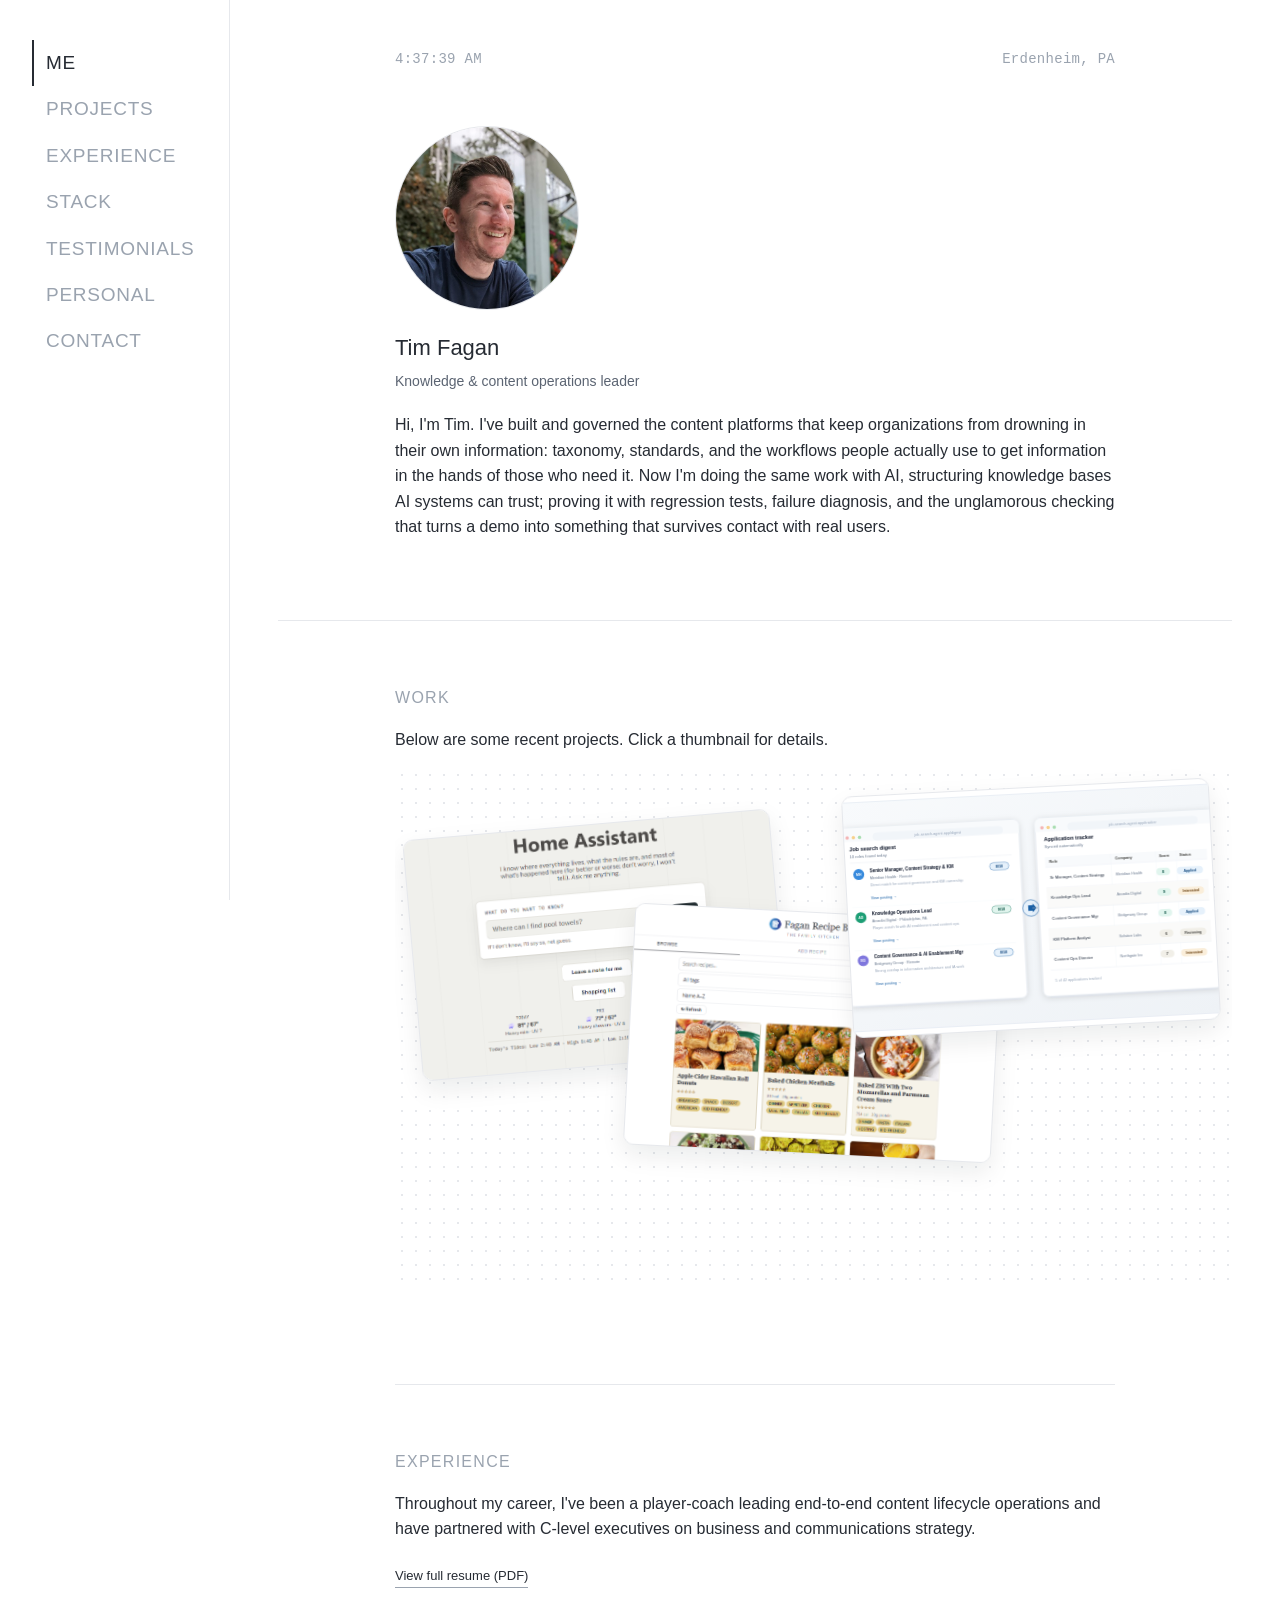
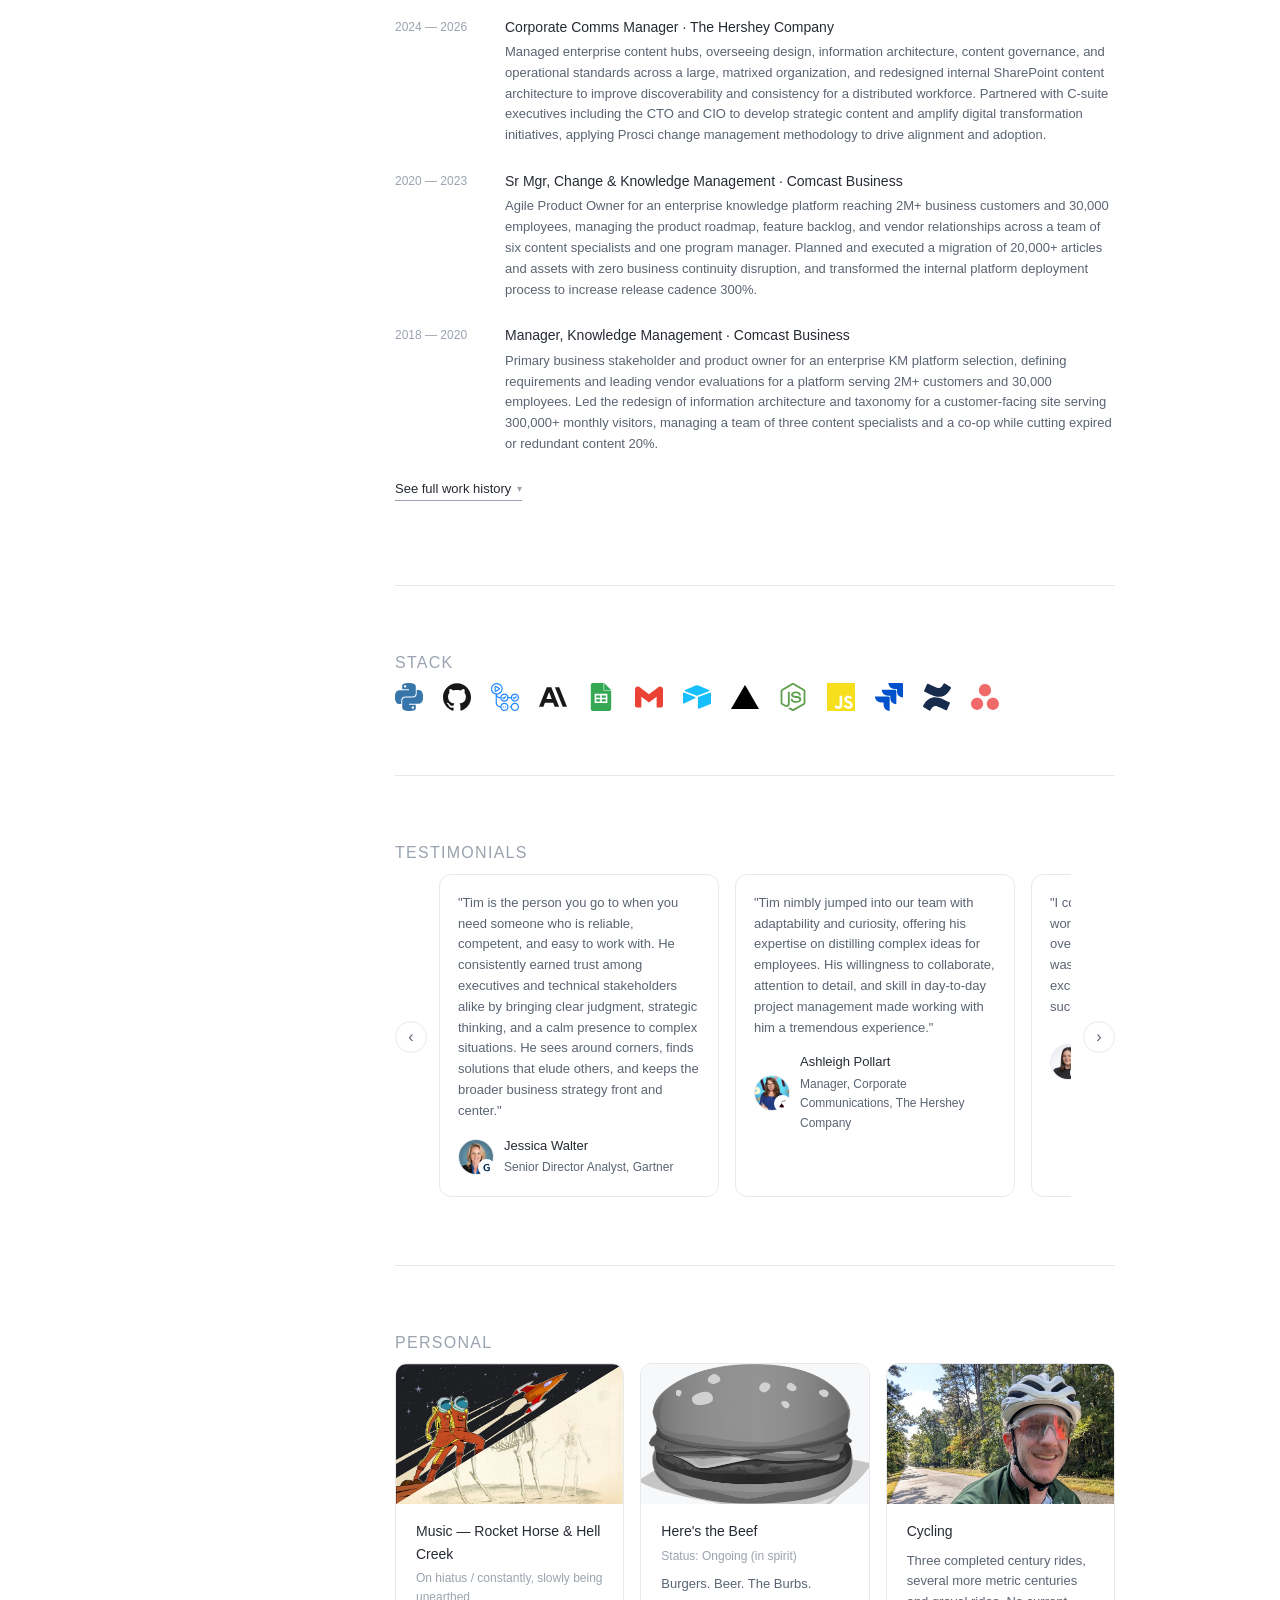
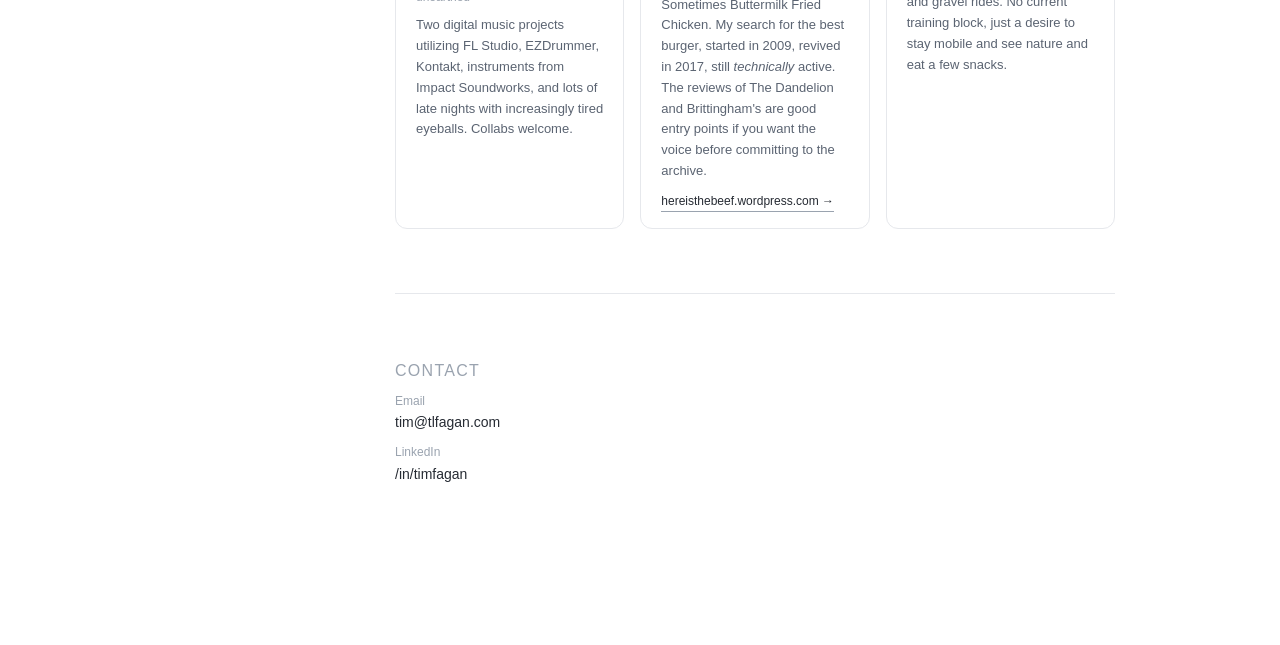
==== index.html @ 939807b5 "Sync Recipe Box project entry to the What Don't You Want rebrand Title, description, and project det" ====
<!DOCTYPE html>
<html lang="en">
<head>
<meta charset="UTF-8">
<meta name="viewport" content="width=device-width, initial-scale=1.0">
<title>Tim Fagan — Knowledge & Content Operations Leader</title>
<link rel="icon" type="image/svg+xml" href="assets/favicon.svg">
<link rel="stylesheet" href="styles.css">
</head>
<body>

<nav id="rail">
  <a class="navitem active" href="#me">Me</a>
  <a class="navitem" href="#projects">Projects</a>
  <a class="navitem" href="#experience">Experience</a>
  <a class="navitem" href="#stack">Stack</a>
  <a class="navitem" href="#testimonials">Testimonials</a>
  <a class="navitem" href="#personal">Personal</a>
  <a class="navitem" href="#contact">Contact</a>
</nav>

<main>

  <div id="meta-bar">
    <span id="clock">--:--:--</span>
    <span id="weather">Loading weather…</span>
  </div>

  <section id="me">
    <div id="photo"><img src="assets/headshot.jpg" alt="Tim Fagan"></div>
    <h1>Tim Fagan</h1>
    <p class="role">Knowledge &amp; content operations leader</p>
    <p>Hi, I'm Tim. I've built and governed the content platforms that keep organizations from drowning in their own information: taxonomy, standards, and the workflows people actually use to get information in the hands of those who need it. Now I'm doing the same work with AI, structuring knowledge bases AI systems can trust; proving it with regression tests, failure diagnosis, and the unglamorous checking that turns a demo into something that survives contact with real users.</p>
  </section>

  <section id="projects">
    <div class="section-heading">
      <p class="eyebrow">Work</p>
      <p>Below are some recent projects. Click a thumbnail for details.</p>
    </div>

    <div class="dotted-strip">
      <div class="floating-card" data-slug="Home Assistant" role="button" tabindex="0" title="Home Assistant" aria-label="View Home Assistant project" style="--rot:-5deg; top:56px; left:2%;"><img src="assets/mockups/home_assistant_image.png" alt=""></div>
      <div class="floating-card" data-slug="recipe-box" role="button" tabindex="0" title="What Don't You Want" aria-label="View What Don't You Want project" style="--rot:3deg; top:144px; left:28%;"><img src="assets/mockups/recipe-box-mockup.png" alt="" style="object-position: top;"></div>
      <div class="floating-card" data-slug="job-search-agent" role="button" tabindex="0" title="Job search agent &amp; tracker" aria-label="View Job search agent &amp; tracker project" style="--rot:-3deg; top:19px; left:54%;"><img src="assets/mockups/job-search-agent-mockup.svg" alt=""></div>
    </div>
  </section>

  <section id="experience">
    <p class="eyebrow">Experience</p>
    <p>Throughout my career, I've been a player-coach leading end-to-end content lifecycle operations and have partnered with C-level executives on business and communications strategy.</p>

    <a class="resume-link" href="assets/resume.pdf" target="_blank" rel="noopener">View full resume (PDF)</a>

    <div class="exp-row">
      <div class="years">2024 — 2026</div>
      <div>
        <p class="role-title">Corporate Comms Manager · The Hershey Company</p>
        <p class="role-desc">Managed enterprise content hubs, overseeing design, information architecture, content governance, and operational standards across a large, matrixed organization, and redesigned internal SharePoint content architecture to improve discoverability and consistency for a distributed workforce. Partnered with C-suite executives including the CTO and CIO to develop strategic content and amplify digital transformation initiatives, applying Prosci change management methodology to drive alignment and adoption.</p>
      </div>
    </div>

    <div class="exp-row">
      <div class="years">2020 — 2023</div>
      <div>
        <p class="role-title">Sr Mgr, Change &amp; Knowledge Management · Comcast Business</p>
        <p class="role-desc">Agile Product Owner for an enterprise knowledge platform reaching 2M+ business customers and 30,000 employees, managing the product roadmap, feature backlog, and vendor relationships across a team of six content specialists and one program manager. Planned and executed a migration of 20,000+ articles and assets with zero business continuity disruption, and transformed the internal platform deployment process to increase release cadence 300%.</p>
      </div>
    </div>

    <div class="exp-row">
      <div class="years">2018 — 2020</div>
      <div>
        <p class="role-title">Manager, Knowledge Management · Comcast Business</p>
        <p class="role-desc">Primary business stakeholder and product owner for an enterprise KM platform selection, defining requirements and leading vendor evaluations for a platform serving 2M+ customers and 30,000 employees. Led the redesign of information architecture and taxonomy for a customer-facing site serving 300,000+ monthly visitors, managing a team of three content specialists and a co-op while cutting expired or redundant content 20%.</p>
      </div>
    </div>

    <details class="exp-more">
      <summary class="exp-toggle">
        <span class="see-more">See full work history</span>
        <span class="see-less">See less</span>
      </summary>
      <div class="exp-more-body">
        <div class="exp-row">
          <div class="years">2015 — 2018</div>
          <div>
            <p class="role-title">Supervisor, Knowledge Management · Comcast Business</p>
            <p class="role-desc">Defined requirements and coordinated testing for the redesign and relaunch of an internal KM platform serving 5,000+ daily users, managing cross-functional delivery across UI design, development, QA, and operations. Managed two content specialists and a co-op, implementing user activity analytics to assess platform adoption and drive continuous improvement.</p>
          </div>
        </div>

        <div class="exp-row">
          <div class="years">2010 — 2015</div>
          <div>
            <p class="role-title">Senior Analyst, Process Optimization &amp; KM · Comcast Business</p>
            <p class="role-desc">Developed and implemented a procedural content library within a proprietary CMS, providing governed access to operational information for 30,000 employees supporting a 2M+ customer base. Served as subject matter expert for national processes and policies, running QA across platforms and briefing the national field organization.</p>
          </div>
        </div>

        <details class="exp-more exp-more-nested">
          <summary class="exp-toggle">
            <span class="see-more">Go way back</span>
            <span class="see-less">See less</span>
          </summary>
          <div class="exp-more-body">
            <div class="exp-row">
              <div class="years">2009 — 2010</div>
              <div>
                <p class="role-title">National Account Support Supervisor · Comcast Business</p>
                <p class="role-desc">Supervised a team of seven customer support specialists responsible for all National Account order management activity, and architected a department reorganization to improve operational efficiency. Authored training guides and support documents for 22 internal system users.</p>
              </div>
            </div>

            <div class="exp-row">
              <div class="years">2006 — 2009</div>
              <div>
                <p class="role-title">National Account Support Specialist · Comcast Business</p>
                <p class="role-desc">Primary operations point of contact supporting service deployment for 25 large-scale national clients, including Dunkin' Donuts and U-Haul. Operational subject matter expert, managing the flow of information to a team of 12 sales and operations managers.</p>
              </div>
            </div>

            <div class="exp-row">
              <div class="years">2005</div>
              <div>
                <p class="role-title">Account Manager · J.G. Wentworth</p>
                <p class="role-desc">Independently built and ran daily sales initiatives, generating and developing leads through direct marketing.</p>
              </div>
            </div>
          </div>
        </details>
      </div>
    </details>
  </section>

  <section id="stack">
    <p class="eyebrow">Stack</p>
    <div id="stack-row">
      <img src="assets/icons/python.svg" alt="Python" title="Python">
      <img src="assets/icons/github.svg" alt="GitHub" title="GitHub">
      <img src="assets/icons/githubactions.svg" alt="GitHub Actions" title="GitHub Actions">
      <img src="assets/icons/anthropic.svg" alt="Anthropic" title="Anthropic">
      <img src="assets/icons/googlesheets.svg" alt="Google Sheets" title="Google Sheets">
      <img src="assets/icons/gmail.svg" alt="Gmail" title="Gmail">
      <img src="assets/icons/airtable.svg" alt="Airtable" title="Airtable">
      <img src="assets/icons/vercel.svg" alt="Vercel" title="Vercel">
      <img src="assets/icons/nodedotjs.svg" alt="Node.js" title="Node.js">
      <img src="assets/icons/javascript.svg" alt="JavaScript" title="JavaScript">
      <img src="assets/icons/jira.svg" alt="Jira" title="Jira">
      <img src="assets/icons/confluence.svg" alt="Confluence" title="Confluence">
      <img src="assets/icons/asana.svg" alt="Asana" title="Asana">
    </div>
  </section>

  <section id="testimonials">
    <p class="eyebrow">Testimonials</p>
    <div class="testimonial-carousel">
    <button class="carousel-arrow" id="testimonial-prev" aria-label="Previous testimonial">&#8249;</button>
    <div id="testimonial-row">
      <div class="testimonial-card">
        <p class="quote">"Tim is the person you go to when you need someone who is reliable, competent, and easy to work with. He consistently earned trust among executives and technical stakeholders alike by bringing clear judgment, strategic thinking, and a calm presence to complex situations. He sees around corners, finds solutions that elude others, and keeps the broader business strategy front and center."</p>
        <div class="attribution">
          <div class="avatar"><img src="assets/testimonials/jessica.jpg" alt="Jessica Walter"><img class="badge" src="assets/icons/gartner-badge.png" alt="Gartner"></div>
          <div>
            <p class="name">Jessica Walter</p>
            <p class="title">Senior Director Analyst, Gartner</p>
          </div>
        </div>
      </div>
      <div class="testimonial-card">
        <p class="quote">"Tim nimbly jumped into our team with adaptability and curiosity, offering his expertise on distilling complex ideas for employees. His willingness to collaborate, attention to detail, and skill in day-to-day project management made working with him a tremendous experience."</p>
        <div class="attribution">
          <div class="avatar"><img src="assets/testimonials/ashleigh.jpg" alt="Ashleigh Pollart"><img class="badge" src="assets/icons/hershey-badge.png" alt="The Hershey Company"></div>
          <div>
            <p class="name">Ashleigh Pollart</p>
            <p class="title">Manager, Corporate Communications, The Hershey Company</p>
          </div>
        </div>
      </div>
      <div class="testimonial-card">
        <p class="quote">"I consider myself fortunate to have worked under the guidance of Tim for over four years at Comcast Business. He was supportive, trustworthy, and exceptionally skilled at leading teams to success."</p>
        <div class="attribution">
          <div class="avatar"><img src="assets/testimonials/andi.jpg" alt="Andi Odjemski"><img class="badge" src="assets/icons/comcast-business-badge.jpg" alt="Comcast Business"></div>
          <div>
            <p class="name">Andi Odjemski</p>
            <p class="title">Digital Marketing Professional, Comcast Business</p>
          </div>
        </div>
      </div>
    </div>
    <button class="carousel-arrow" id="testimonial-next" aria-label="Next testimonial">&#8250;</button>
    </div>
  </section>

  <section id="personal">
    <p class="eyebrow">Personal</p>
    <div class="personal-grid">

      <div class="personal-card" id="bands-trigger" role="button" tabindex="0" aria-label="View Rocket Horse and Hell Creek details">
        <div class="personal-media split-media">
          <img class="split-a" src="assets/rocket.jpg" alt="Rocket Horse cover art">
          <img class="split-b" src="assets/horse.jpg" alt="Hell Creek cover art">
        </div>
        <div class="personal-body">
          <p class="personal-title">Music — Rocket Horse &amp; Hell Creek</p>
          <p class="personal-status">On hiatus / constantly, slowly being unearthed</p>
          <p class="personal-desc">Two digital music projects utilizing FL Studio, EZDrummer, Kontakt, instruments from Impact Soundworks, and lots of late nights with increasingly tired eyeballs. Collabs welcome.</p>
        </div>
      </div>

      <a class="personal-card" href="https://hereisthebeef.wordpress.com" target="_blank" rel="noopener">
        <div class="personal-media"><img src="assets/beef-hero.png" alt="Here's the Beef blog header illustration"></div>
        <div class="personal-body">
          <p class="personal-title">Here's the Beef</p>
          <p class="personal-status">Status: Ongoing (in spirit)</p>
          <p class="personal-desc">Burgers. Beer. The Burbs. Sometimes Buttermilk Fried Chicken. My search for the best burger, started in 2009, revived in 2017, still <i>technically</i> active. The reviews of The Dandelion and Brittingham's are good entry points if you want the voice before committing to the archive.</p>
          <span class="learn-more">hereisthebeef.wordpress.com →</span>
        </div>
      </a>

      <div class="personal-card">
        <div class="personal-media"><img src="assets/bike.jpg" alt="Tim cycling on a tree-lined road"></div>
        <div class="personal-body">
          <p class="personal-title">Cycling</p>
          <p class="personal-desc">Three completed century rides, several more metric centuries and gravel rides. No current training block, just a desire to stay mobile and see nature and eat a few snacks.</p>
        </div>
      </div>

    </div>
  </section>

  <section id="contact">
    <p class="eyebrow">Contact</p>
    <div class="contact-links">
      <a href="mailto:tim@tlfagan.com"><span class="label">Email</span>tim@tlfagan.com</a>
      <a href="https://www.linkedin.com/in/timfagan" target="_blank" rel="noopener"><span class="label">LinkedIn</span>/in/timfagan</a>
    </div>
  </section>

</main>

<div id="lightbox" class="lightbox" role="dialog" aria-modal="true" aria-labelledby="lightbox-title" hidden>
  <div class="lightbox-backdrop"></div>
  <div class="lightbox-content">
    <button class="lightbox-close" aria-label="Close">&times;</button>
    <img class="lightbox-image" src="" alt="">
    <div class="lightbox-body">
      <h3 id="lightbox-title" class="lightbox-title"></h3>
      <p class="lightbox-desc"></p>
      <a class="lightbox-link learn-more" href="">Learn more →</a>
    </div>
  </div>
</div>

<div id="bands-lightbox" class="lightbox" role="dialog" aria-modal="true" aria-labelledby="bands-lightbox-title" hidden>
  <div class="lightbox-backdrop"></div>
  <div class="lightbox-content">
    <button class="lightbox-close" aria-label="Close">&times;</button>
    <div class="lightbox-body">
      <h3 id="bands-lightbox-title" class="lightbox-title">Rocket Horse &amp; Hell Creek</h3>

      <div class="band-entry">
        <p class="band-name">Rocket Horse <span class="band-status">— On hiatus</span></p>
        <p class="lightbox-desc">Thrashy, melodic metal about space exploration. Three tracks: "Maiden Ranger," "Radial Velocity," "Power Trip," up on Bandcamp. Quiet for now, but riffs are always coming.</p>
        <a class="lightbox-link learn-more" href="https://rockethorse.bandcamp.com" target="_blank" rel="noopener">rockethorse.bandcamp.com →</a>
      </div>

      <div class="band-entry">
        <p class="band-name">Hell Creek <span class="band-status">— Constantly, slowly being unearthed</span></p>
        <p class="lightbox-desc">Sludgy heavy metal inspired by ancient fossils.</p>
        <a class="lightbox-link learn-more" href="https://hellcreeklives.bandcamp.com" target="_blank" rel="noopener">hellcreeklives.bandcamp.com →</a>
      </div>
    </div>
  </div>
</div>

<script src="script.js"></script>
</body>
</html>
---- styles.css ----
:root {
  --bg: #ffffff;
  --surface: #f7f8fa;
  --border: #e6e8ec;
  --text-primary: #262b33;
  --text-secondary: #5b6472;
  --text-muted: #9aa3af;
  --radius: 12px;
  --max-width: 720px;
  --rail-width: 230px;
  --content-max-width: 1200px;
  --font-mono: "SFMono-Regular", Consolas, "Liberation Mono", Menlo, monospace;
}

* { box-sizing: border-box; }

body {
  margin: 0;
  font-family: -apple-system, BlinkMacSystemFont, "Segoe UI", Helvetica, Arial, sans-serif;
  color: var(--text-primary);
  background: var(--bg);
  line-height: 1.6;
}

a { color: inherit; }

.eyebrow {
  font-size: 16px;
  letter-spacing: 0.08em;
  text-transform: uppercase;
  color: var(--text-muted);
  margin: 0 0 8px;
}

/* ---------- left rail nav ---------- */
#rail {
  position: fixed;
  top: 0;
  left: 0;
  width: var(--rail-width);
  height: 100vh;
  padding: 40px 0 0 32px;
  border-right: 0.5px solid var(--border);
}

#rail .navitem {
  display: block;
  font-size: 19px;
  letter-spacing: 0.04em;
  text-transform: uppercase;
  color: var(--text-muted);
  text-decoration: none;
  padding: 8px 0 8px 12px;
  border-left: 2px solid transparent;
  transition: color 0.15s, border-color 0.15s;
}

#rail .navitem:hover { color: var(--text-secondary); }
#rail .navitem.active { color: var(--text-primary); border-left-color: var(--text-primary); }

/* ---------- page layout ---------- */
main {
  margin-left: var(--rail-width);
  max-width: var(--content-max-width);
  padding: 48px 48px 96px;
}

section {
  max-width: var(--max-width);
  margin: 0 auto;
  padding: 64px 0;
  border-top: 0.5px solid var(--border);
}

section:first-of-type { border-top: none; padding-top: 24px; }

/* Projects section hosts the wide floating-card strip, so it isn't capped to the narrow reading column.
   Its heading is wrapped separately so it still aligns with every other section's text column. */
#projects { max-width: none; }
.section-heading { max-width: var(--max-width); margin: 0 auto; }

h1 { font-size: 22px; font-weight: 500; margin: 0 0 4px; }
h2 { font-size: 18px; font-weight: 500; margin: 0 0 12px; }
.role { font-size: 14px; color: var(--text-secondary); margin: 0 0 20px; }

/* ---------- meta bar (clock + weather) ---------- */
#meta-bar {
  display: flex;
  justify-content: space-between;
  max-width: var(--max-width);
  margin: 0 auto 32px;
  font-family: var(--font-mono);
  font-size: 14px;
  letter-spacing: 0.02em;
  color: var(--text-muted);
}

/* ---------- intro ---------- */
#photo {
  width: 184px;
  height: 184px;
  border-radius: 50%;
  background: var(--surface);
  border: 0.5px solid var(--border);
  margin-bottom: 20px;
  overflow: hidden;
}

#photo img {
  width: 100%;
  height: 100%;
  object-fit: cover;
}

/* ---------- dotted transition strip ---------- */
.dotted-strip {
  height: 520px;
  max-width: 1100px;
  /* Left edge lines up with the heading's text column instead of centering independently;
     it's still free to extend wider to the right. */
  margin: 8px 0 32px max(0px, calc((100% - var(--max-width)) / 2));
  background-image: radial-gradient(var(--border) 1px, transparent 1px);
  background-size: 14px 14px;
  border-radius: var(--radius);
  position: relative;
  overflow: hidden;
}

.floating-card {
  position: absolute;
  width: min(463px, 44%);
  aspect-ratio: 380 / 250;
  background: var(--bg);
  border: 0.5px solid var(--border);
  border-radius: 10px;
  overflow: hidden;
  box-shadow: 0 10px 24px rgba(18, 20, 26, 0.08);
  cursor: pointer;
  transform: rotate(var(--rot, 0deg));
  transition: transform 0.15s ease, box-shadow 0.15s ease;
  will-change: transform;
  backface-visibility: hidden;
}

.floating-card:hover,
.floating-card:focus-visible {
  transform: translateY(-4px) scale(1.02) rotate(var(--rot, 0deg));
  box-shadow: 0 14px 30px rgba(18, 20, 26, 0.14);
  outline: none;
}

.floating-card img {
  width: 100%;
  height: 100%;
  object-fit: cover;
  display: block;
}

.floating-card.coming-soon {
  cursor: default;
  background: #1b1e24;
  display: flex;
  align-items: center;
  justify-content: center;
}

.floating-card.coming-soon:hover,
.floating-card.coming-soon:focus-visible {
  transform: rotate(var(--rot, 0deg));
  box-shadow: 0 10px 24px rgba(18, 20, 26, 0.08);
}

.floating-card.coming-soon span {
  color: #ffffff;
  font-size: 15px;
  letter-spacing: 0.04em;
  opacity: 0.75;
}

/* ---------- lightbox ---------- */
.lightbox {
  position: fixed;
  inset: 0;
  z-index: 100;
  display: flex;
  align-items: center;
  justify-content: center;
  padding: 24px;
}

.lightbox[hidden] { display: none; }

.lightbox-backdrop {
  position: absolute;
  inset: 0;
  background: rgba(18, 20, 26, 0.55);
}

.lightbox-content {
  position: relative;
  background: var(--bg);
  border-radius: var(--radius);
  max-width: 640px;
  width: 100%;
  max-height: 90vh;
  overflow-y: auto;
  box-shadow: 0 20px 60px rgba(18, 20, 26, 0.25);
}

.lightbox-image {
  display: block;
  width: 100%;
  max-height: 420px;
  object-fit: contain;
  border-radius: var(--radius) var(--radius) 0 0;
  background: var(--surface);
}

.lightbox-body { padding: 24px; }
.lightbox-title { font-size: 16px; font-weight: 500; margin: 0 0 10px; }
.lightbox-desc { font-size: 13px; color: var(--text-secondary); margin: 0 0 14px; }

.lightbox-close {
  position: absolute;
  top: 12px;
  right: 12px;
  width: 32px;
  height: 32px;
  border-radius: 50%;
  border: none;
  background: var(--bg);
  color: var(--text-primary);
  font-size: 18px;
  line-height: 1;
  cursor: pointer;
  box-shadow: 0 2px 8px rgba(18, 20, 26, 0.15);
}

.learn-more {
  display: inline-block;
  margin-top: 10px;
  font-size: 12px;
  text-decoration: none;
  color: var(--text-primary);
  border-bottom: 1px solid var(--text-muted);
}

/* ---------- experience ---------- */
.exp-row { display: flex; gap: 20px; margin-bottom: 24px; }
.exp-row .years { flex: none; width: 90px; font-size: 12px; color: var(--text-muted); padding-top: 2px; }
.exp-row .role-title { font-size: 14px; font-weight: 500; margin: 0 0 4px; }
.exp-row .role-desc { font-size: 13px; color: var(--text-secondary); margin: 0; }

.resume-link {
  display: inline-block;
  margin: 8px 0 28px;
  font-size: 13px;
  text-decoration: none;
  border-bottom: 1px solid var(--text-muted);
}

.exp-more { margin: -4px 0 20px; }
.exp-more-body { padding-top: 20px; }
.exp-more-body .exp-row:last-child { margin-bottom: 0; }

.exp-toggle {
  cursor: pointer;
  display: inline-flex;
  align-items: center;
  gap: 6px;
  font-size: 13px;
  color: var(--text-primary);
  border-bottom: 1px solid var(--text-muted);
  list-style: none;
}

.exp-toggle::-webkit-details-marker { display: none; }

.exp-toggle::after {
  content: "\25BE";
  font-size: 10px;
  color: var(--text-muted);
  transition: transform 0.15s ease;
}

.exp-more[open] > .exp-toggle::after { transform: rotate(180deg); }

.exp-toggle .see-less { display: none; }
.exp-more[open] > .exp-toggle .see-more { display: none; }
.exp-more[open] > .exp-toggle .see-less { display: inline; }

/* ---------- stack ---------- */
#stack-row { display: flex; flex-wrap: wrap; gap: 20px; align-items: center; }
#stack-row img { width: 28px; height: 28px; }

/* ---------- testimonials ---------- */
.testimonial-carousel {
  display: flex;
  align-items: center;
  gap: 12px;
}

.carousel-arrow {
  flex: none;
  width: 32px;
  height: 32px;
  border-radius: 50%;
  border: 0.5px solid var(--border);
  background: var(--bg);
  color: var(--text-secondary);
  font-size: 16px;
  line-height: 1;
  cursor: pointer;
  transition: color 0.15s, border-color 0.15s;
}

.carousel-arrow:hover { color: var(--text-primary); border-color: var(--text-muted); }

#testimonial-row {
  display: flex;
  gap: 16px;
  overflow-x: auto;
  scroll-snap-type: x mandatory;
  padding-bottom: 4px;
  scrollbar-width: none;
}

#testimonial-row::-webkit-scrollbar { display: none; }

.testimonial-card {
  flex: none;
  width: 280px;
  scroll-snap-align: start;
  border: 0.5px solid var(--border);
  border-radius: var(--radius);
  padding: 18px;
  font-size: 13px;
  color: var(--text-secondary);
}

.testimonial-card .quote { margin: 0 0 14px; }
.testimonial-card .name { font-weight: 500; color: var(--text-primary); margin: 0; }
.testimonial-card .title { font-size: 12px; margin: 2px 0 0; }

.attribution { display: flex; align-items: center; gap: 10px; }

.avatar {
  position: relative;
  flex: none;
  width: 36px;
  height: 36px;
  border-radius: 50%;
  background: var(--surface);
  border: 0.5px solid var(--border);
  overflow: visible;
}

.avatar > img:first-child {
  width: 100%;
  height: 100%;
  border-radius: 50%;
  object-fit: cover;
}

.avatar .badge {
  position: absolute;
  bottom: -2px;
  right: -2px;
  width: 17px;
  height: 17px;
  border-radius: 50%;
  border: 2px solid var(--bg);
  background: #fff;
  object-fit: contain;
  padding: 2px;
  box-sizing: border-box;
}

/* ---------- personal ---------- */
.personal-grid {
  display: grid;
  grid-template-columns: repeat(auto-fit, minmax(220px, 1fr));
  gap: 16px;
}

.personal-card {
  display: block;
  border: 0.5px solid var(--border);
  border-radius: var(--radius);
  overflow: hidden;
  text-decoration: none;
  color: inherit;
  cursor: pointer;
  transition: border-color 0.15s, transform 0.15s;
}

.personal-card:hover, .personal-card:focus-visible {
  border-color: var(--text-muted);
  transform: translateY(-2px);
  outline: none;
}

.personal-media {
  height: 140px;
  background: var(--surface);
}

.personal-media img {
  width: 100%;
  height: 100%;
  object-fit: cover;
  display: block;
}

.placeholder-media {
  display: flex;
  align-items: center;
  justify-content: center;
  font-size: 11px;
  color: var(--text-muted);
  text-align: center;
  padding: 12px;
  background-image: radial-gradient(var(--border) 1px, transparent 1px);
  background-size: 12px 12px;
}

.split-media { position: relative; }

.split-media img {
  position: absolute;
  inset: 0;
  width: 100%;
  height: 100%;
  object-fit: cover;
}

.split-media .split-a { clip-path: polygon(0 0, 100% 0, 0 100%); }
.split-media .split-b { clip-path: polygon(100% 0, 100% 100%, 0 100%); }

.personal-body { padding: 16px 20px; }
.personal-title { font-size: 14px; font-weight: 500; margin: 0 0 4px; }
.personal-status { font-size: 12px; color: var(--text-muted); margin: 0; }
.personal-desc { font-size: 13px; color: var(--text-secondary); margin: 8px 0 0; }
.personal-card .learn-more { margin-top: 10px; }

.band-entry { margin-bottom: 20px; }
.band-entry:last-child { margin-bottom: 0; }
.band-name { font-size: 14px; font-weight: 500; margin: 0 0 6px; }
.band-status { font-weight: 400; color: var(--text-muted); font-size: 12px; }

/* ---------- placeholder note (still used by project detail stub pages) ---------- */
.placeholder-note {
  font-size: 13px;
  color: var(--text-muted);
  border: 1px dashed var(--border);
  border-radius: var(--radius);
  padding: 16px;
}

/* ---------- project detail write-ups ---------- */
.project-video {
  aspect-ratio: 16 / 9;
  width: 100%;
  border-radius: var(--radius);
  margin: 20px 0 0;
  display: block;
  background: var(--surface, #f7f8fa);
}
.project-video-placeholder {
  aspect-ratio: 16 / 9;
  width: 100%;
  display: flex;
  align-items: center;
  justify-content: center;
  text-align: center;
  padding: 16px;
  margin: 20px 0 0;
  font-size: 13px;
  color: var(--text-muted);
  border: 1px dashed var(--border);
  border-radius: var(--radius);
}

.project-stack { display: flex; flex-wrap: wrap; gap: 16px; align-items: center; margin: 20px 0 28px; }
.project-stack img { width: 26px; height: 26px; }

.project-body { font-size: 14px; line-height: 1.7; color: var(--text-secondary); }
.project-body p { margin: 0 0 16px; }
.project-body h3 {
  font-size: 13px;
  letter-spacing: 0.06em;
  text-transform: uppercase;
  color: var(--text-muted);
  font-weight: 500;
  margin: 24px 0 8px;
}
.project-body h3:first-of-type { margin-top: 0; }

/* ---------- contact ---------- */
.contact-links { display: flex; flex-direction: column; gap: 10px; }
.contact-links a { font-size: 14px; text-decoration: none; }
.contact-links .label { color: var(--text-muted); font-size: 12px; display: block; }

/* ---------- responsive ---------- */
@media (max-width: 720px) {
  #rail {
    position: static;
    width: 100%;
    height: auto;
    display: flex;
    overflow-x: auto;
    padding: 16px 20px;
    border-right: none;
    border-bottom: 0.5px solid var(--border);
  }
  #rail .navitem { padding: 6px 12px; border-left: none; border-bottom: 2px solid transparent; white-space: nowrap; }
  #rail .navitem.active { border-left: none; border-bottom-color: var(--text-primary); }
  main { margin-left: 0; padding: 24px; }
}

@media (prefers-reduced-motion: reduce) {
  * { transition: none !important; animation: none !important; }
}
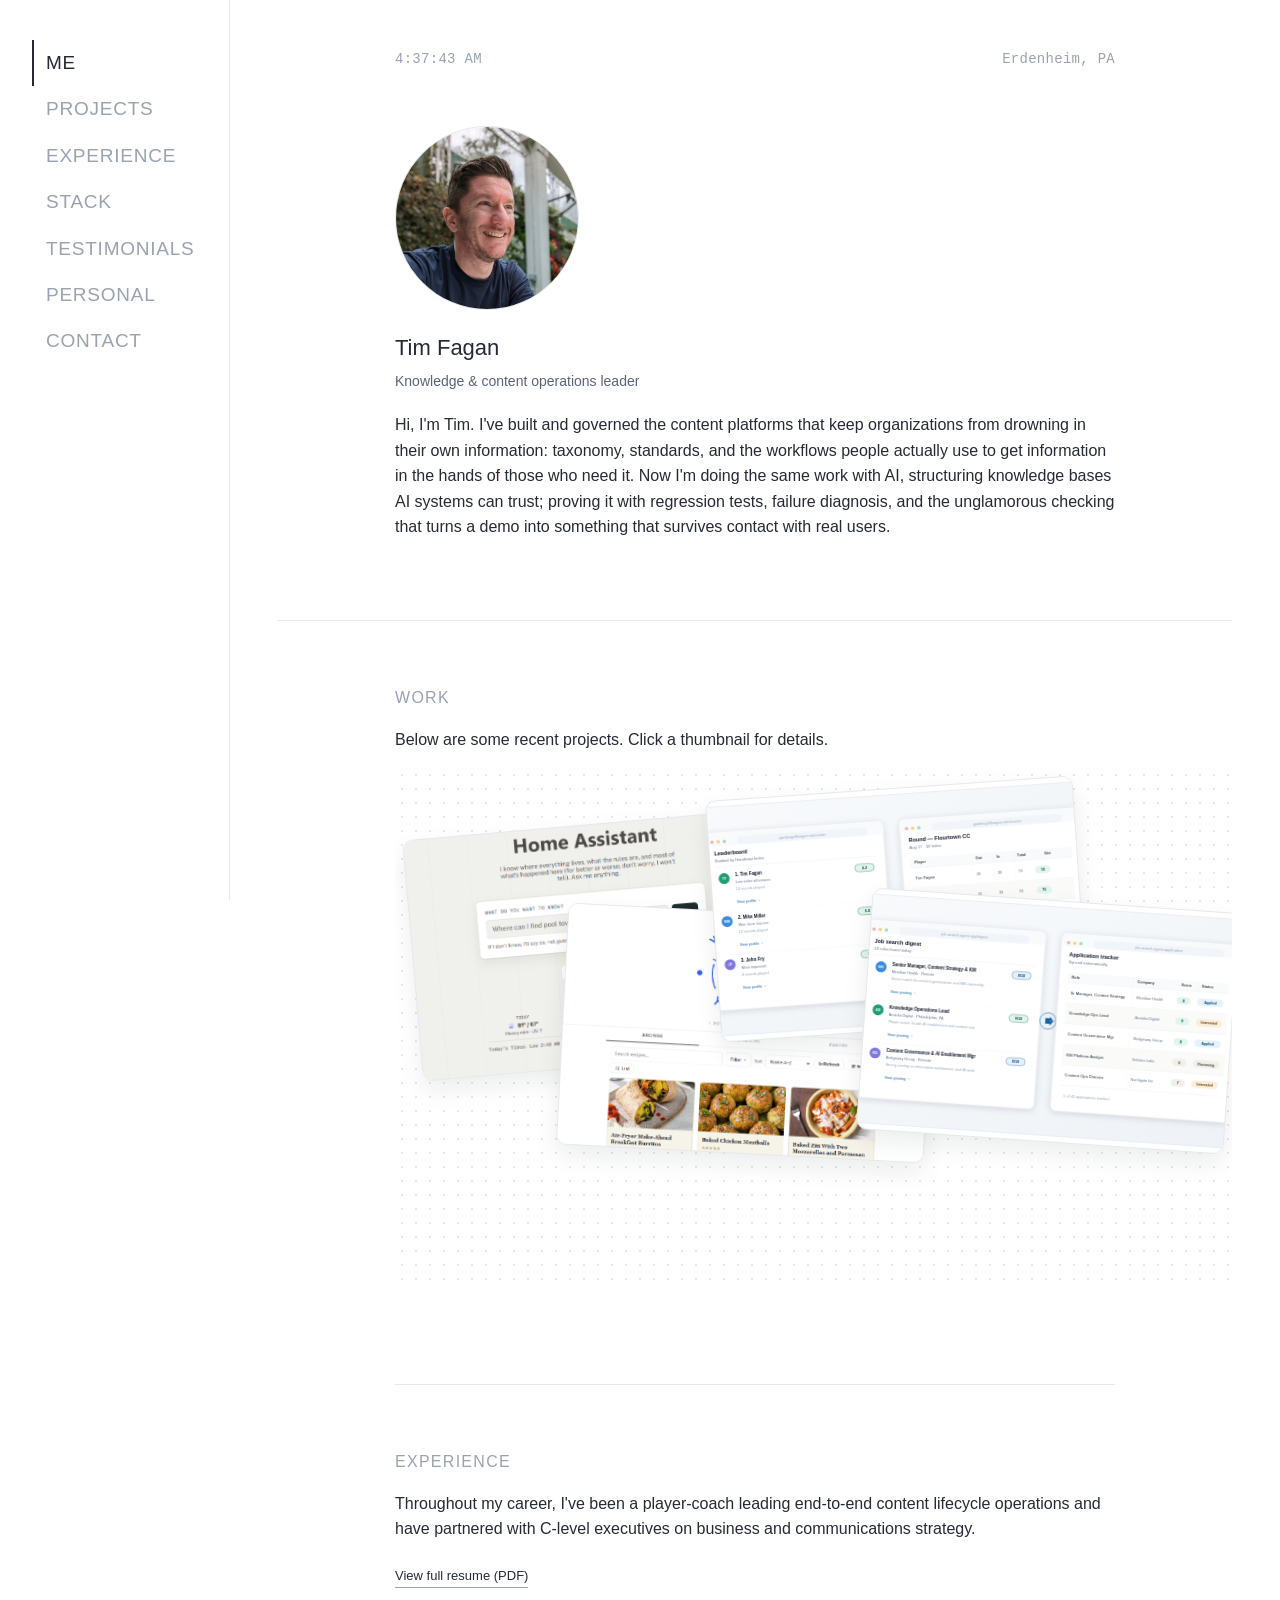
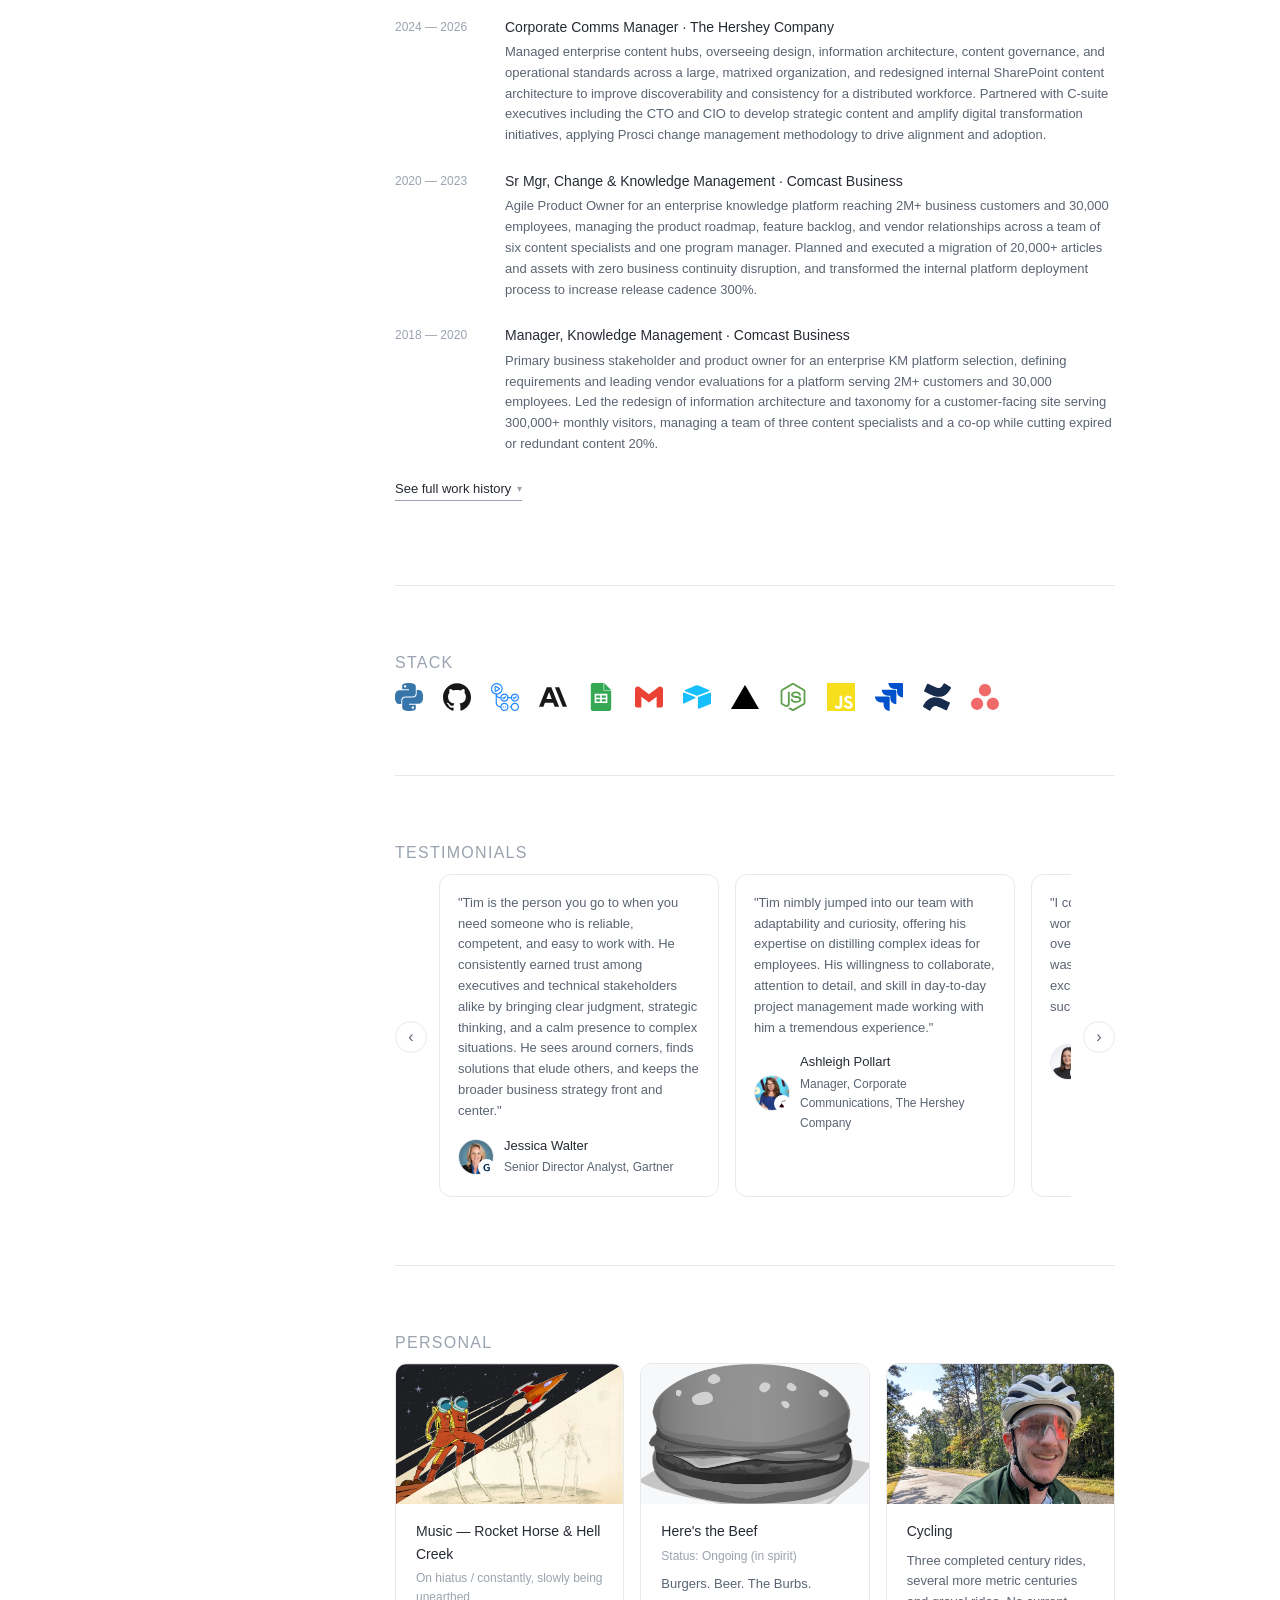
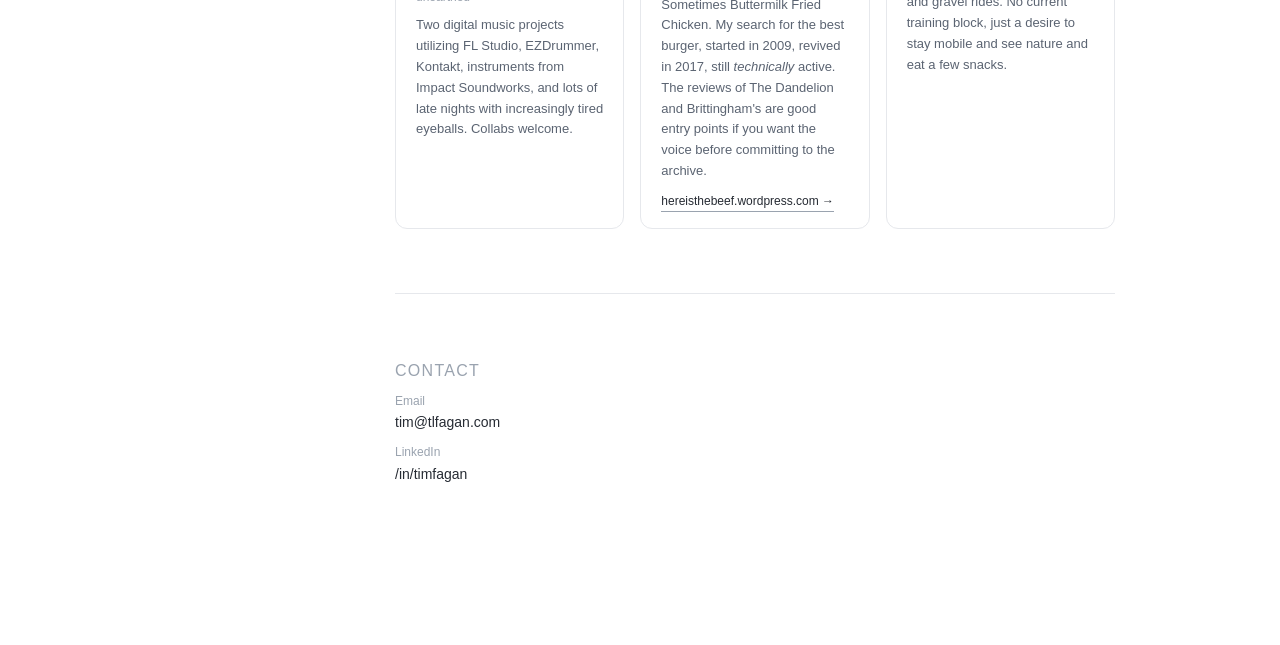
==== commit 59ddc0d3: "Add Garden Golf League project card, move Job search agent to 4th" ====
--- a/index.html
+++ b/index.html
@@ -41,8 +41,9 @@
 
     <div class="dotted-strip">
       <div class="floating-card" data-slug="Home Assistant" role="button" tabindex="0" title="Home Assistant" aria-label="View Home Assistant project" style="--rot:-5deg; top:56px; left:2%;"><img src="assets/mockups/home_assistant_image.png" alt=""></div>
-      <div class="floating-card" data-slug="recipe-box" role="button" tabindex="0" title="What Don't You Want" aria-label="View What Don't You Want project" style="--rot:3deg; top:144px; left:28%;"><img src="assets/mockups/recipe-box-mockup.png" alt="" style="object-position: top;"></div>
-      <div class="floating-card" data-slug="job-search-agent" role="button" tabindex="0" title="Job search agent &amp; tracker" aria-label="View Job search agent &amp; tracker project" style="--rot:-3deg; top:19px; left:54%;"><img src="assets/mockups/job-search-agent-mockup.svg" alt=""></div>
+      <div class="floating-card" data-slug="recipe-box" role="button" tabindex="0" title="What Don't You Want" aria-label="View What Don't You Want project" style="--rot:3deg; top:144px; left:20%;"><img src="assets/mockups/recipe-box-mockup.png" alt="" style="object-position: top;"></div>
+      <div class="floating-card" data-slug="golf-league" role="button" tabindex="0" title="Garden Golf League" aria-label="View Garden Golf League project" style="--rot:-4deg; top:20px; left:38%;"><img src="assets/mockups/golf-league-mockup.svg" alt=""></div>
+      <div class="floating-card" data-slug="job-search-agent" role="button" tabindex="0" title="Job search agent &amp; tracker" aria-label="View Job search agent &amp; tracker project" style="--rot:4deg; top:132px; left:56%;"><img src="assets/mockups/job-search-agent-mockup.svg" alt=""></div>
     </div>
   </section>
 
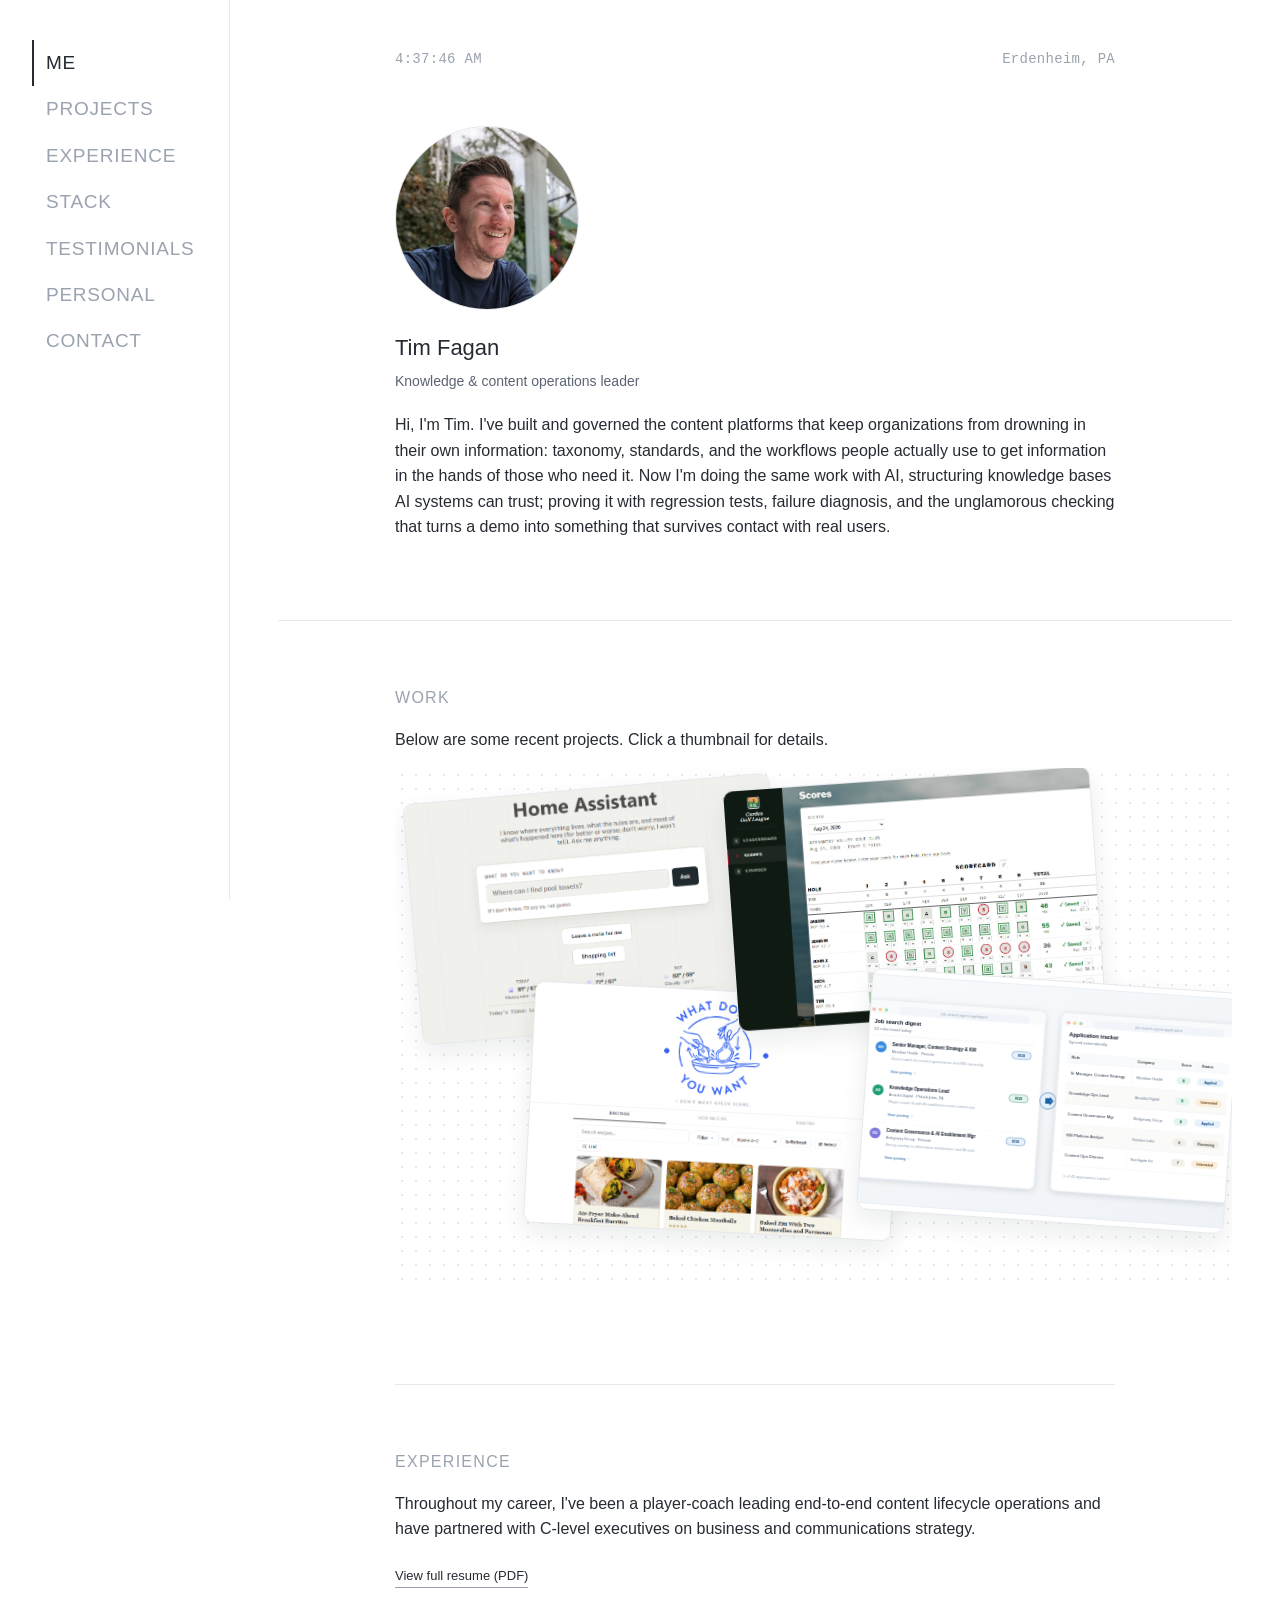
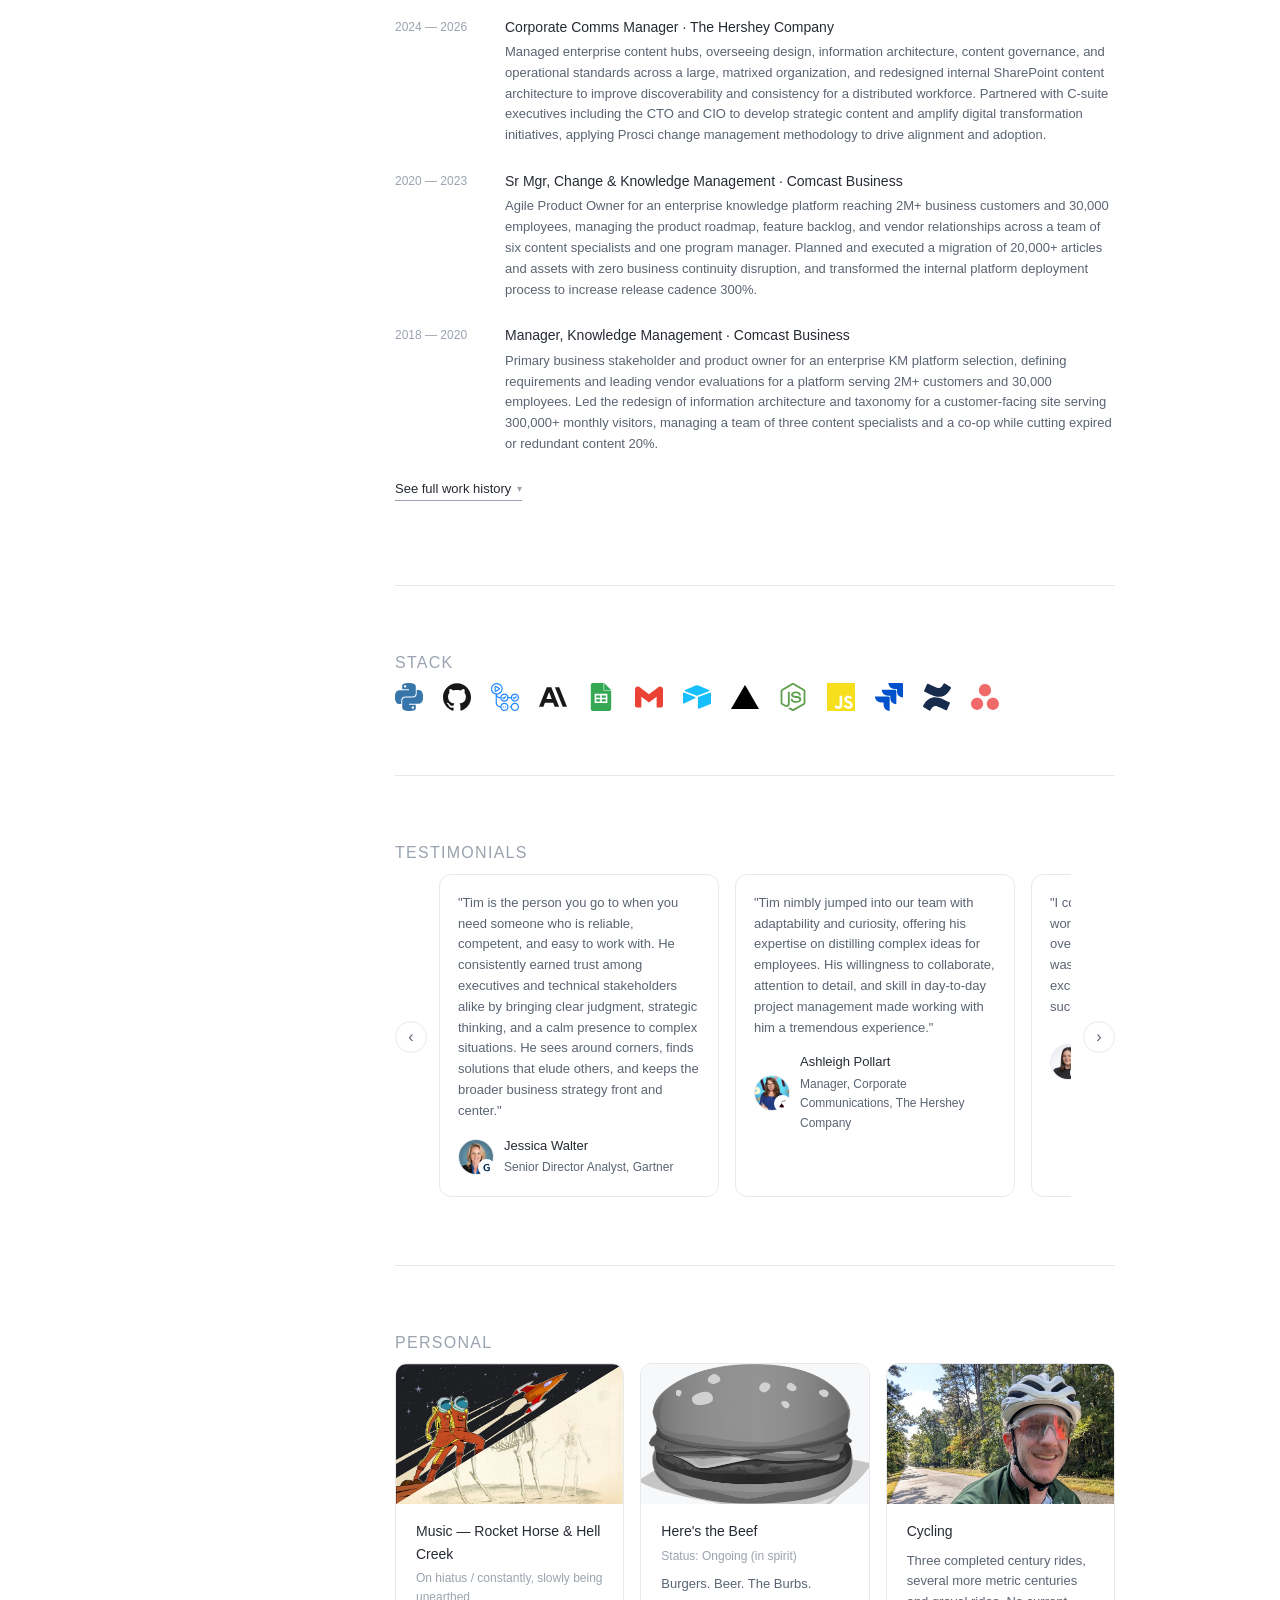
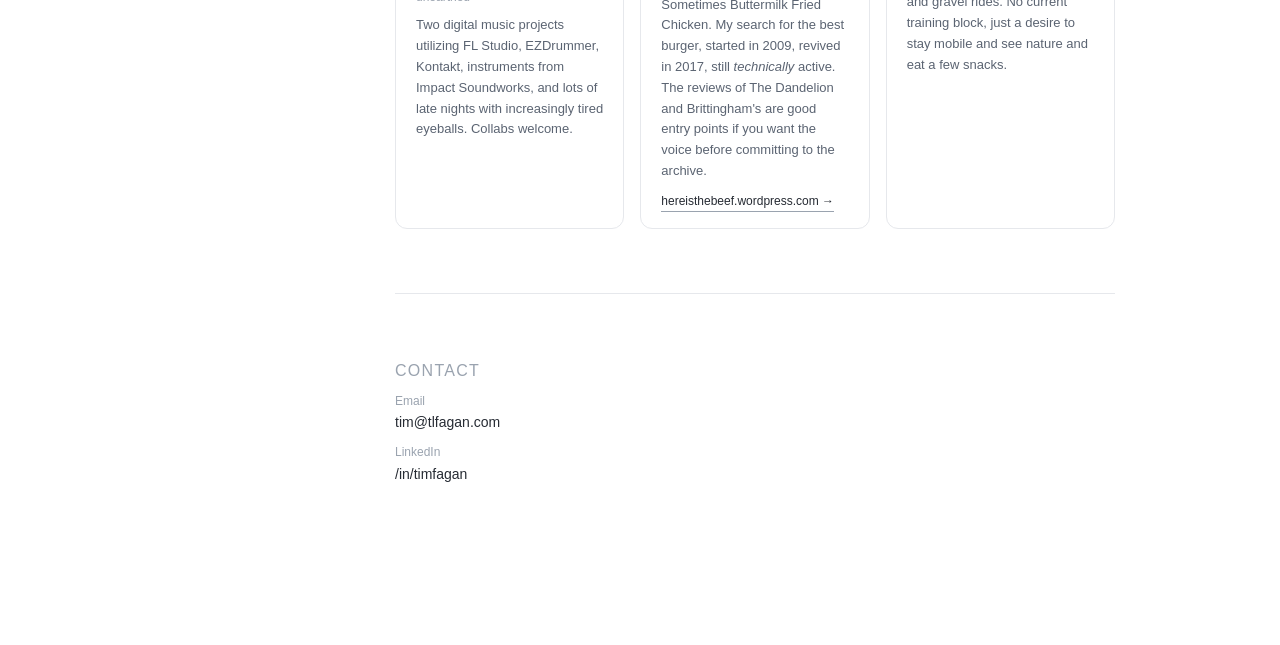
==== commit cfe39bff: "Reduce project card overlap and swap in real Golf League screenshot Two-row staggered layout keeps o" ====
--- a/index.html
+++ b/index.html
@@ -40,10 +40,10 @@
     </div>
 
     <div class="dotted-strip">
-      <div class="floating-card" data-slug="Home Assistant" role="button" tabindex="0" title="Home Assistant" aria-label="View Home Assistant project" style="--rot:-5deg; top:56px; left:2%;"><img src="assets/mockups/home_assistant_image.png" alt=""></div>
-      <div class="floating-card" data-slug="recipe-box" role="button" tabindex="0" title="What Don't You Want" aria-label="View What Don't You Want project" style="--rot:3deg; top:144px; left:20%;"><img src="assets/mockups/recipe-box-mockup.png" alt="" style="object-position: top;"></div>
-      <div class="floating-card" data-slug="golf-league" role="button" tabindex="0" title="Garden Golf League" aria-label="View Garden Golf League project" style="--rot:-4deg; top:20px; left:38%;"><img src="assets/mockups/golf-league-mockup.svg" alt=""></div>
-      <div class="floating-card" data-slug="job-search-agent" role="button" tabindex="0" title="Job search agent &amp; tracker" aria-label="View Job search agent &amp; tracker project" style="--rot:4deg; top:132px; left:56%;"><img src="assets/mockups/job-search-agent-mockup.svg" alt=""></div>
+      <div class="floating-card" data-slug="Home Assistant" role="button" tabindex="0" title="Home Assistant" aria-label="View Home Assistant project" style="--rot:-5deg; top:20px; left:2%;"><img src="assets/mockups/home_assistant_image.png" alt=""></div>
+      <div class="floating-card" data-slug="recipe-box" role="button" tabindex="0" title="What Don't You Want" aria-label="View What Don't You Want project" style="--rot:3deg; top:222px; left:16%;"><img src="assets/mockups/recipe-box-mockup.png" alt="" style="object-position: top;"></div>
+      <div class="floating-card" data-slug="golf-league" role="button" tabindex="0" title="Garden Golf League" aria-label="View Garden Golf League project" style="--rot:-4deg; top:10px; left:40%;"><img src="assets/mockups/golf-league-mockup.jpg" alt="" style="object-position: left top;"></div>
+      <div class="floating-card" data-slug="job-search-agent" role="button" tabindex="0" title="Job search agent &amp; tracker" aria-label="View Job search agent &amp; tracker project" style="--rot:4deg; top:212px; left:56%;"><img src="assets/mockups/job-search-agent-mockup.svg" alt=""></div>
     </div>
   </section>
 
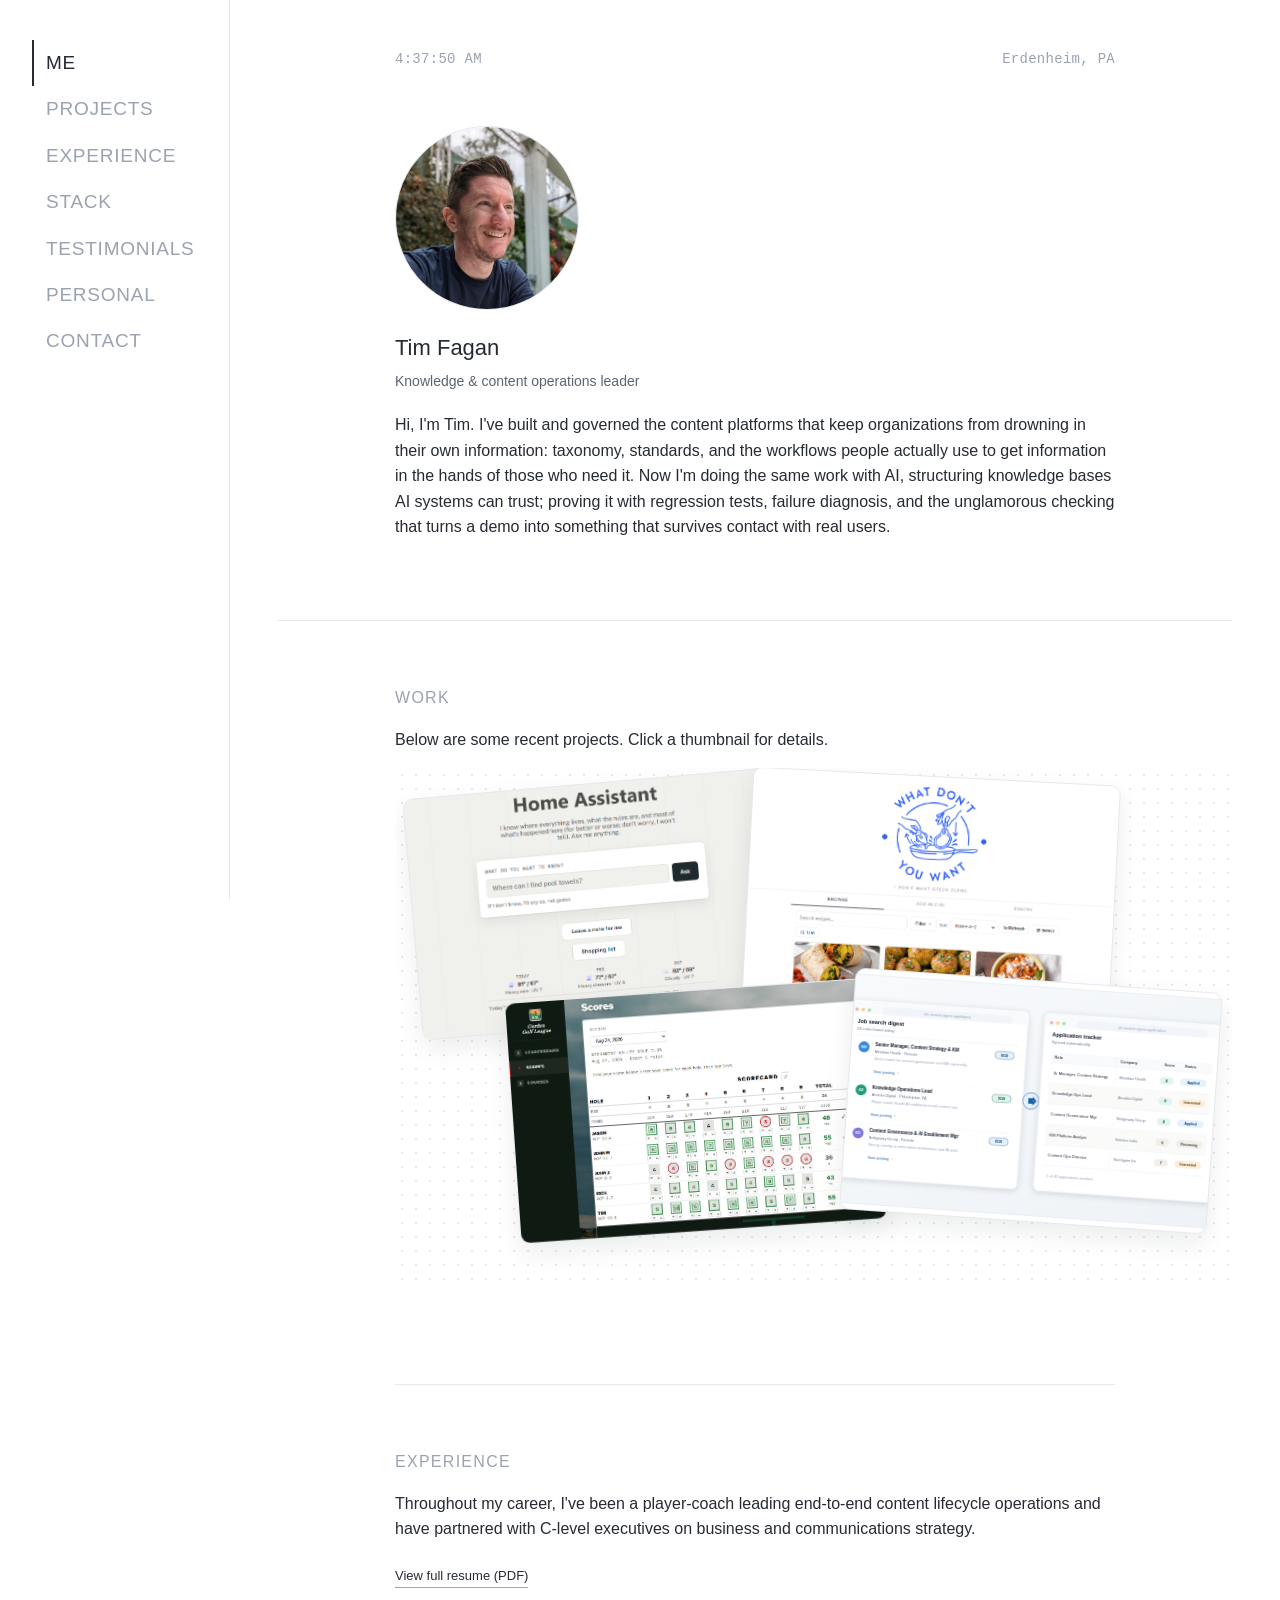
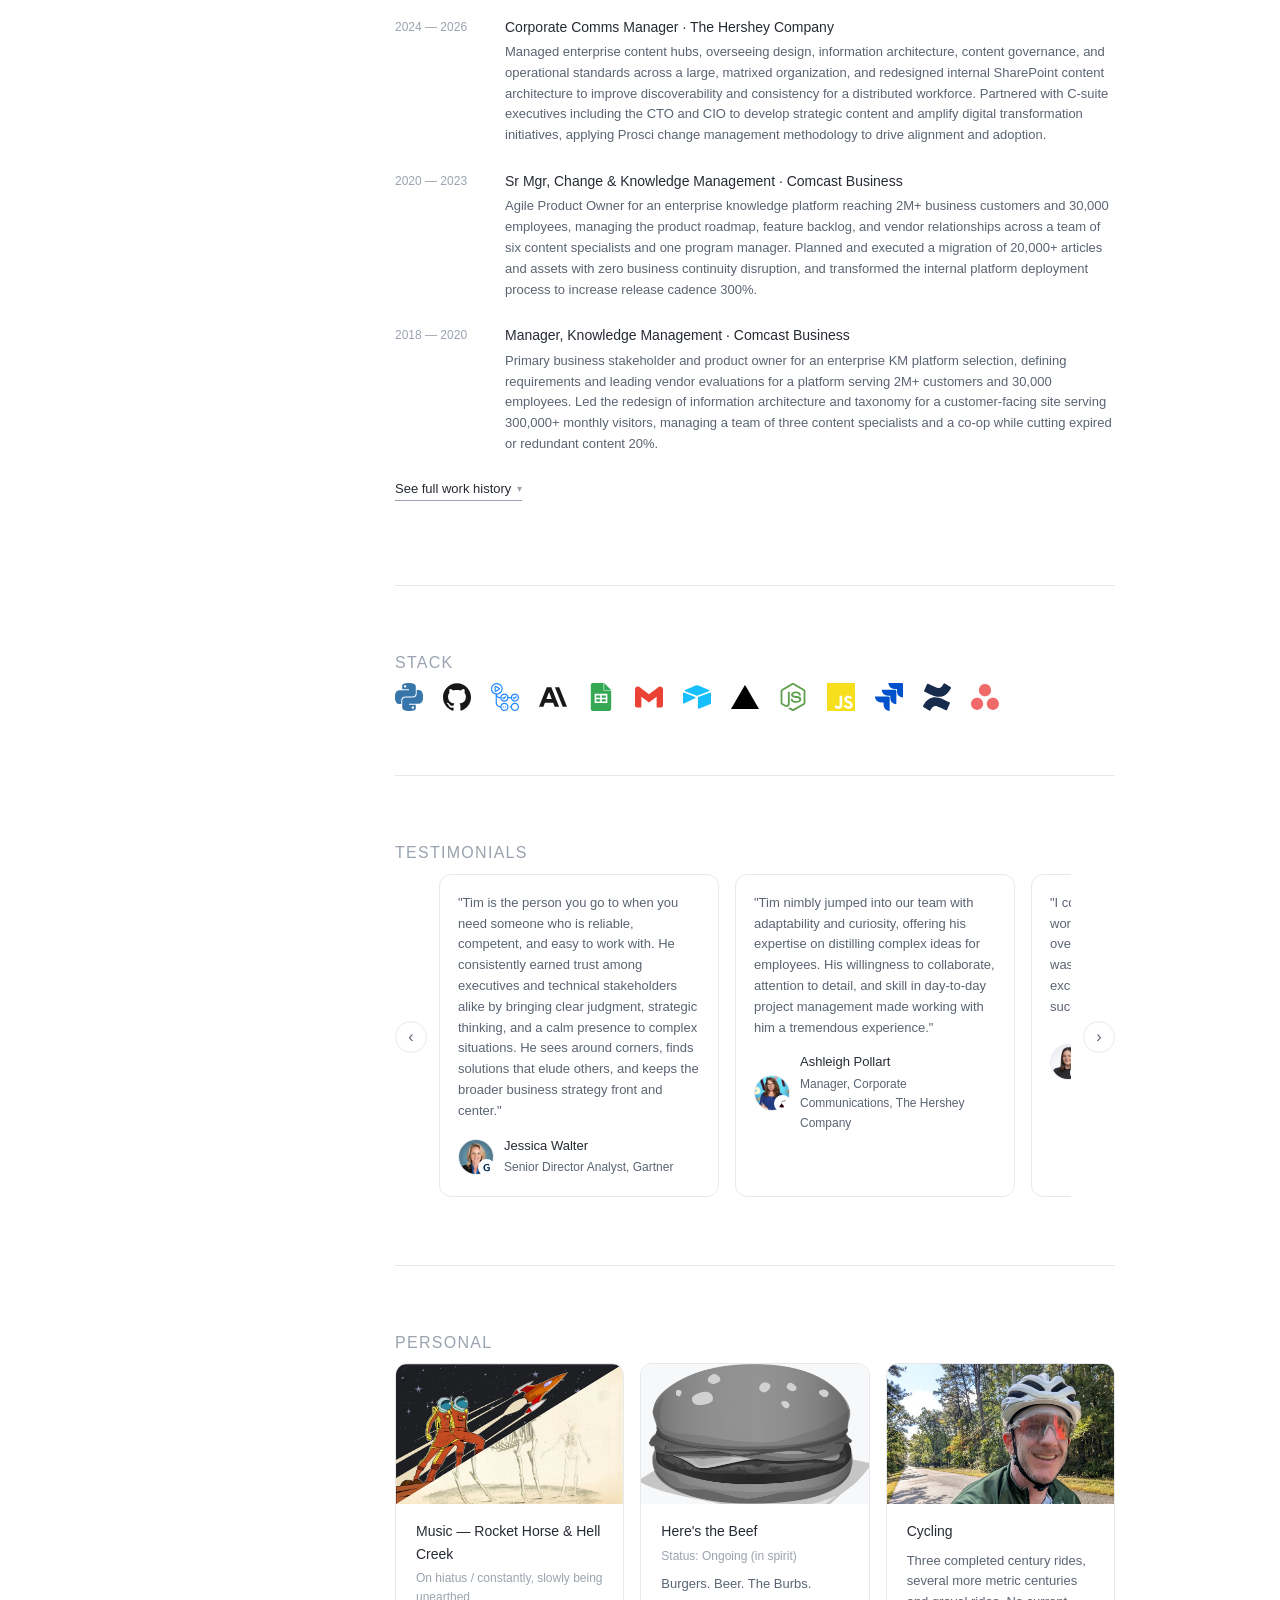
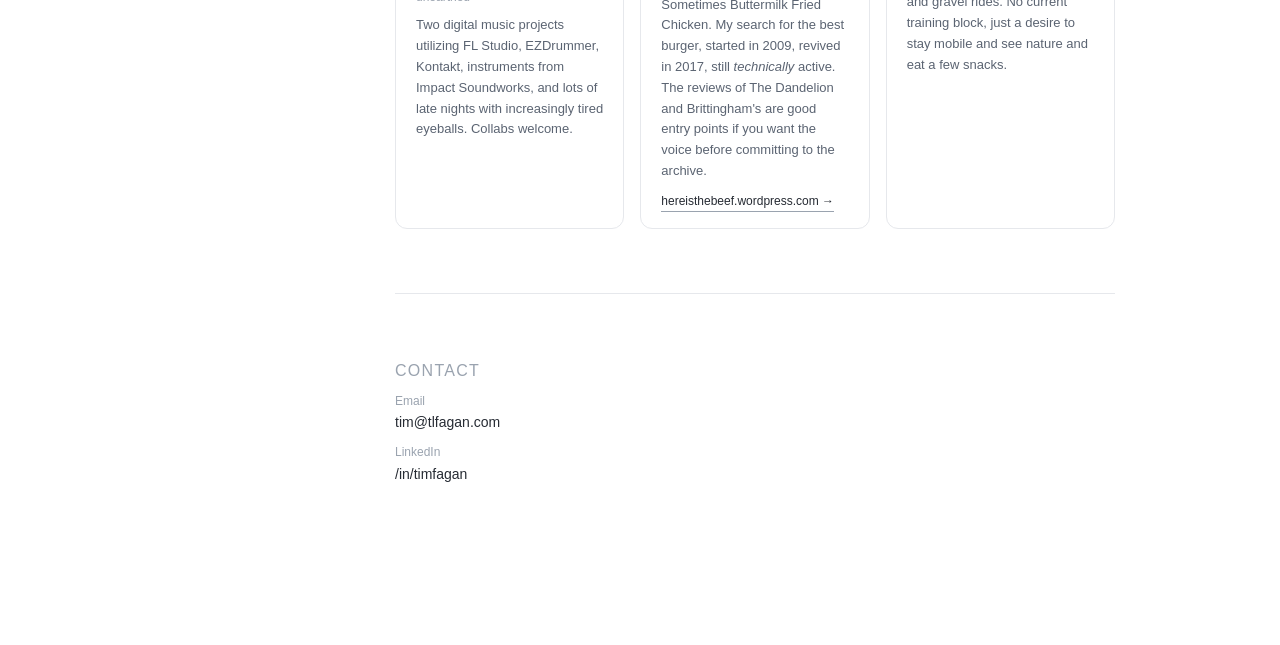
==== commit 8e4f38fd: "Move Golf League off Recipe Box's title, capitalize Job Search Agent & Tracker" ====
--- a/index.html
+++ b/index.html
@@ -40,10 +40,10 @@
     </div>
 
     <div class="dotted-strip">
-      <div class="floating-card" data-slug="Home Assistant" role="button" tabindex="0" title="Home Assistant" aria-label="View Home Assistant project" style="--rot:-5deg; top:20px; left:2%;"><img src="assets/mockups/home_assistant_image.png" alt=""></div>
-      <div class="floating-card" data-slug="recipe-box" role="button" tabindex="0" title="What Don't You Want" aria-label="View What Don't You Want project" style="--rot:3deg; top:222px; left:16%;"><img src="assets/mockups/recipe-box-mockup.png" alt="" style="object-position: top;"></div>
-      <div class="floating-card" data-slug="golf-league" role="button" tabindex="0" title="Garden Golf League" aria-label="View Garden Golf League project" style="--rot:-4deg; top:10px; left:40%;"><img src="assets/mockups/golf-league-mockup.jpg" alt="" style="object-position: left top;"></div>
-      <div class="floating-card" data-slug="job-search-agent" role="button" tabindex="0" title="Job search agent &amp; tracker" aria-label="View Job search agent &amp; tracker project" style="--rot:4deg; top:212px; left:56%;"><img src="assets/mockups/job-search-agent-mockup.svg" alt=""></div>
+      <div class="floating-card" data-slug="Home Assistant" role="button" tabindex="0" title="Home Assistant" aria-label="View Home Assistant project" style="--rot:-5deg; top:15px; left:2%;"><img src="assets/mockups/home_assistant_image.png" alt=""></div>
+      <div class="floating-card" data-slug="recipe-box" role="button" tabindex="0" title="What Don't You Want" aria-label="View What Don't You Want project" style="--rot:3deg; top:8px; left:42%;"><img src="assets/mockups/recipe-box-mockup.png" alt="" style="object-position: top;"></div>
+      <div class="floating-card" data-slug="golf-league" role="button" tabindex="0" title="Garden Golf League" aria-label="View Garden Golf League project" style="--rot:-4deg; top:222px; left:14%;"><img src="assets/mockups/golf-league-mockup.jpg" alt="" style="object-position: left top;"></div>
+      <div class="floating-card" data-slug="job-search-agent" role="button" tabindex="0" title="Job Search Agent &amp; Tracker" aria-label="View Job Search Agent &amp; Tracker project" style="--rot:4deg; top:212px; left:54%;"><img src="assets/mockups/job-search-agent-mockup.svg" alt=""></div>
     </div>
   </section>
 
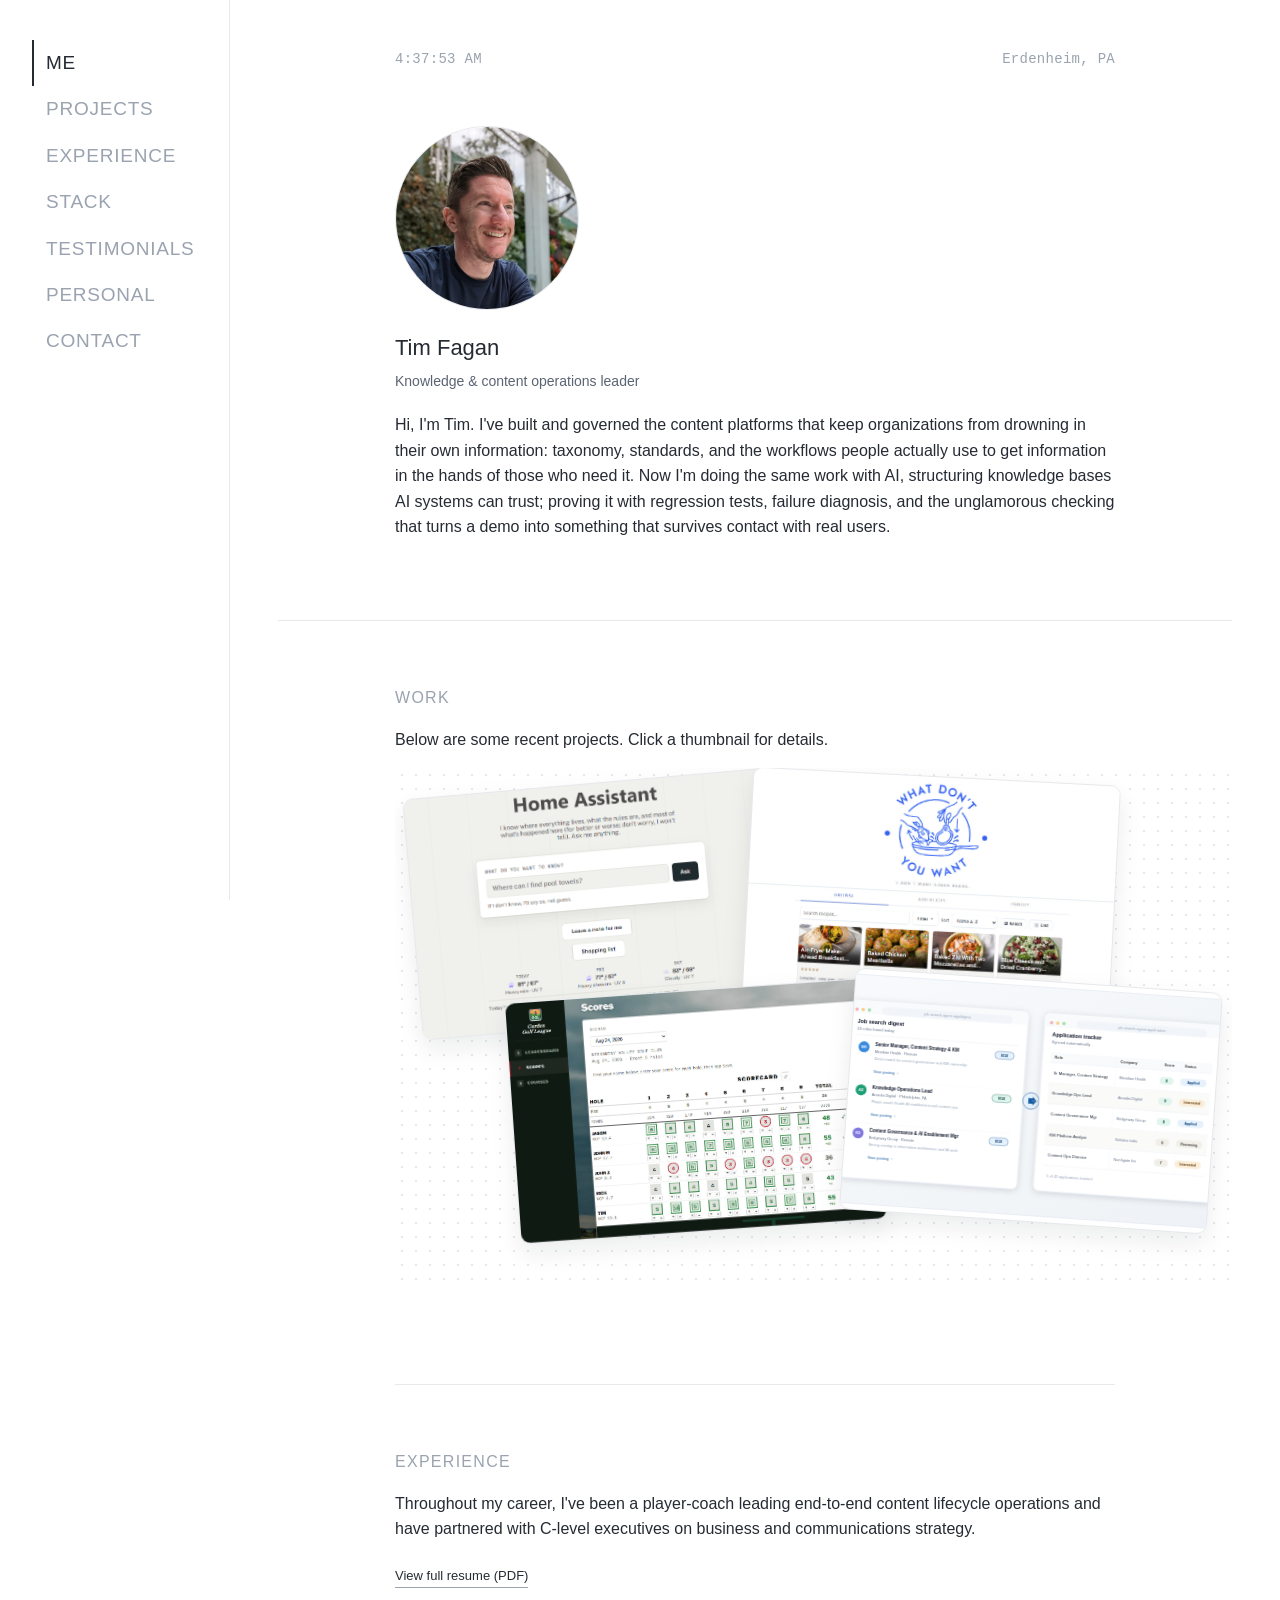
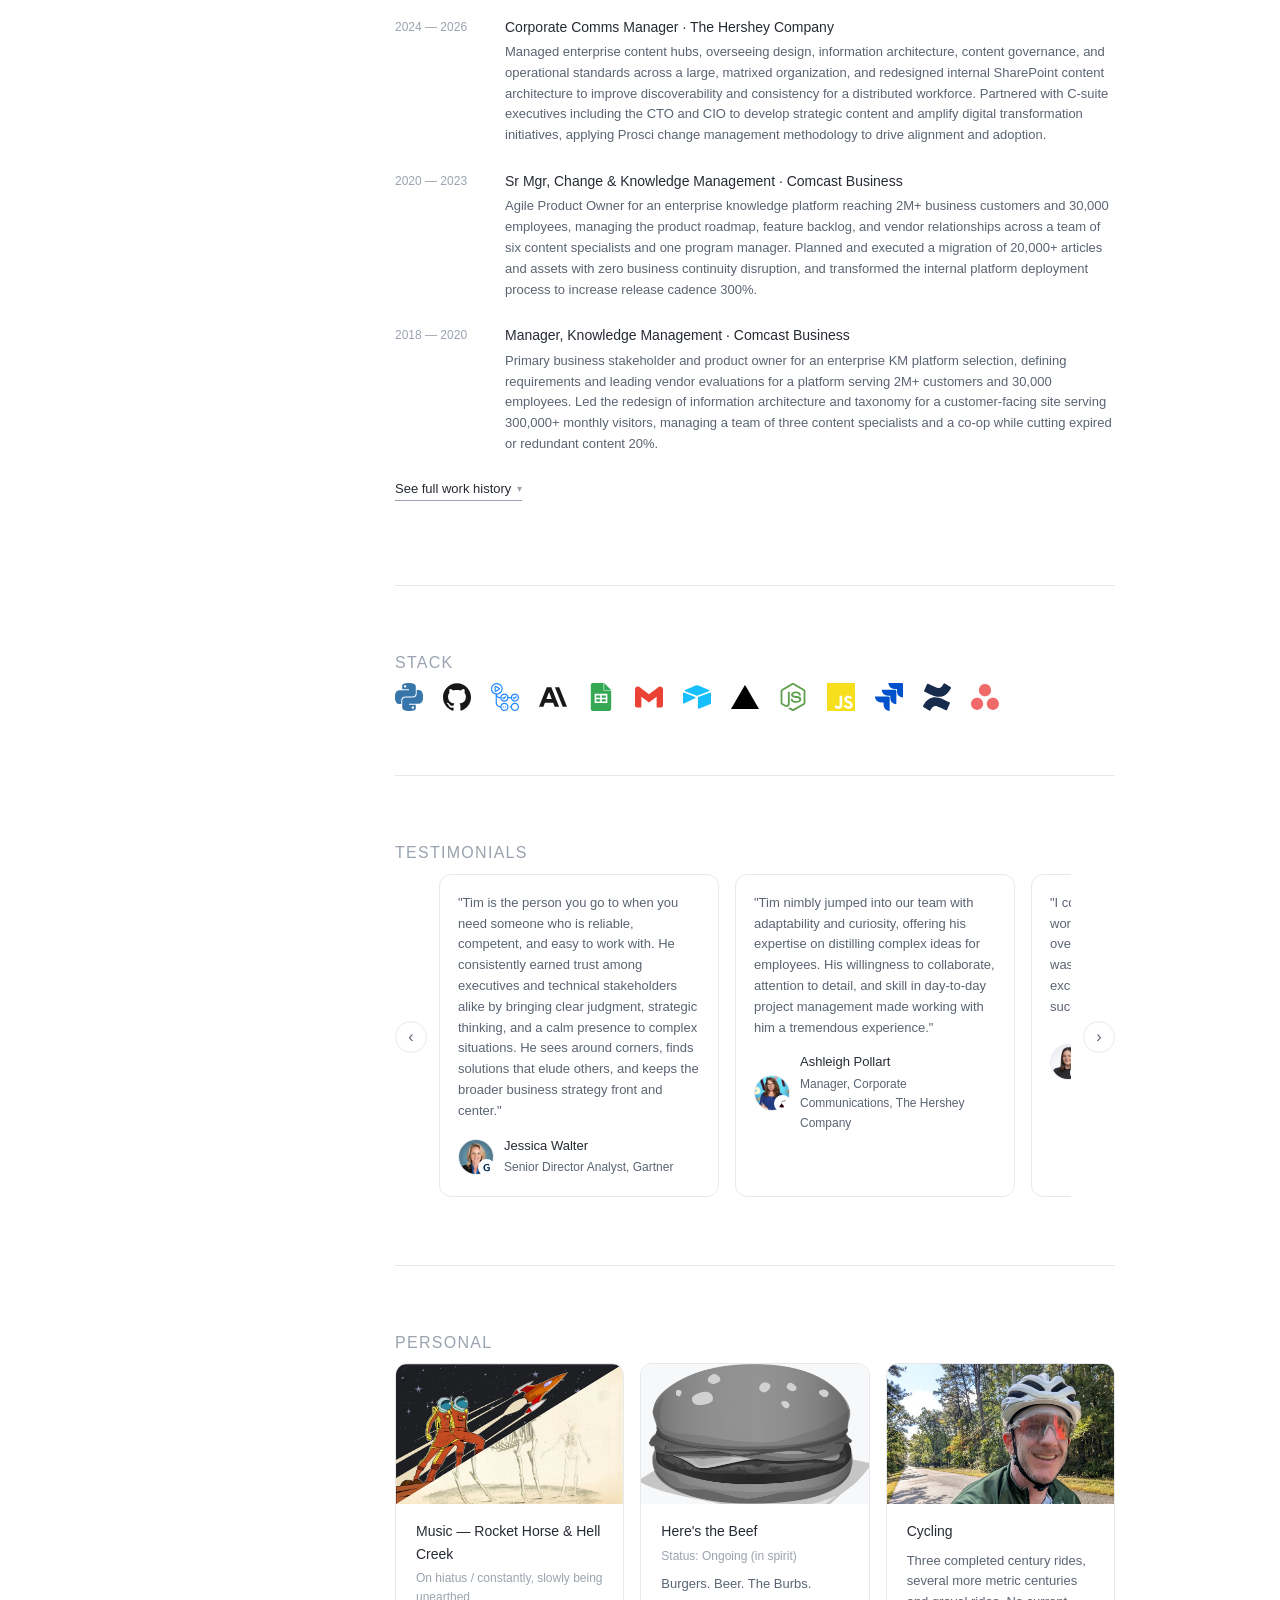
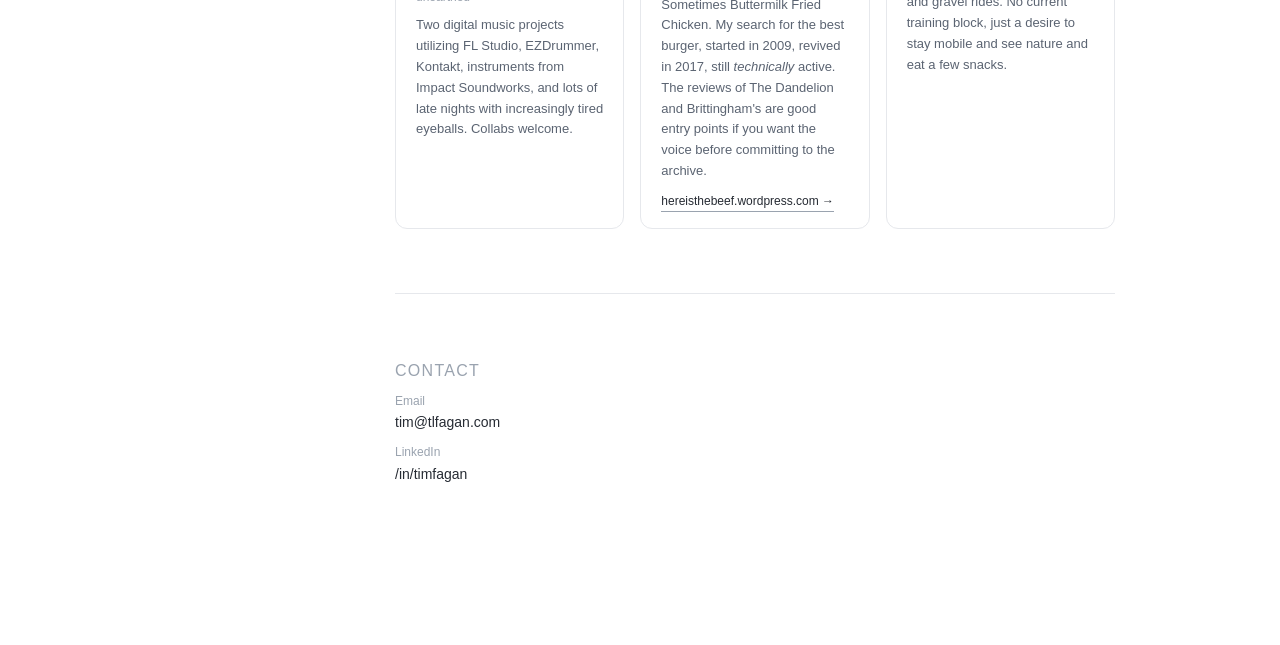
==== commit 2a61dd9b: "Swap in real What Don't You Want screenshot (new UI + healthy recipe variant)" ====
--- a/index.html
+++ b/index.html
@@ -41,7 +41,7 @@
 
     <div class="dotted-strip">
       <div class="floating-card" data-slug="Home Assistant" role="button" tabindex="0" title="Home Assistant" aria-label="View Home Assistant project" style="--rot:-5deg; top:15px; left:2%;"><img src="assets/mockups/home_assistant_image.png" alt=""></div>
-      <div class="floating-card" data-slug="recipe-box" role="button" tabindex="0" title="What Don't You Want" aria-label="View What Don't You Want project" style="--rot:3deg; top:8px; left:42%;"><img src="assets/mockups/recipe-box-mockup.png" alt="" style="object-position: top;"></div>
+      <div class="floating-card" data-slug="recipe-box" role="button" tabindex="0" title="What Don't You Want" aria-label="View What Don't You Want project" style="--rot:3deg; top:8px; left:42%;"><img src="assets/mockups/recipe-box-mockup.jpg" alt="" style="object-position: top;"></div>
       <div class="floating-card" data-slug="golf-league" role="button" tabindex="0" title="Garden Golf League" aria-label="View Garden Golf League project" style="--rot:-4deg; top:222px; left:14%;"><img src="assets/mockups/golf-league-mockup.jpg" alt="" style="object-position: left top;"></div>
       <div class="floating-card" data-slug="job-search-agent" role="button" tabindex="0" title="Job Search Agent &amp; Tracker" aria-label="View Job Search Agent &amp; Tracker project" style="--rot:4deg; top:212px; left:54%;"><img src="assets/mockups/job-search-agent-mockup.svg" alt=""></div>
     </div>
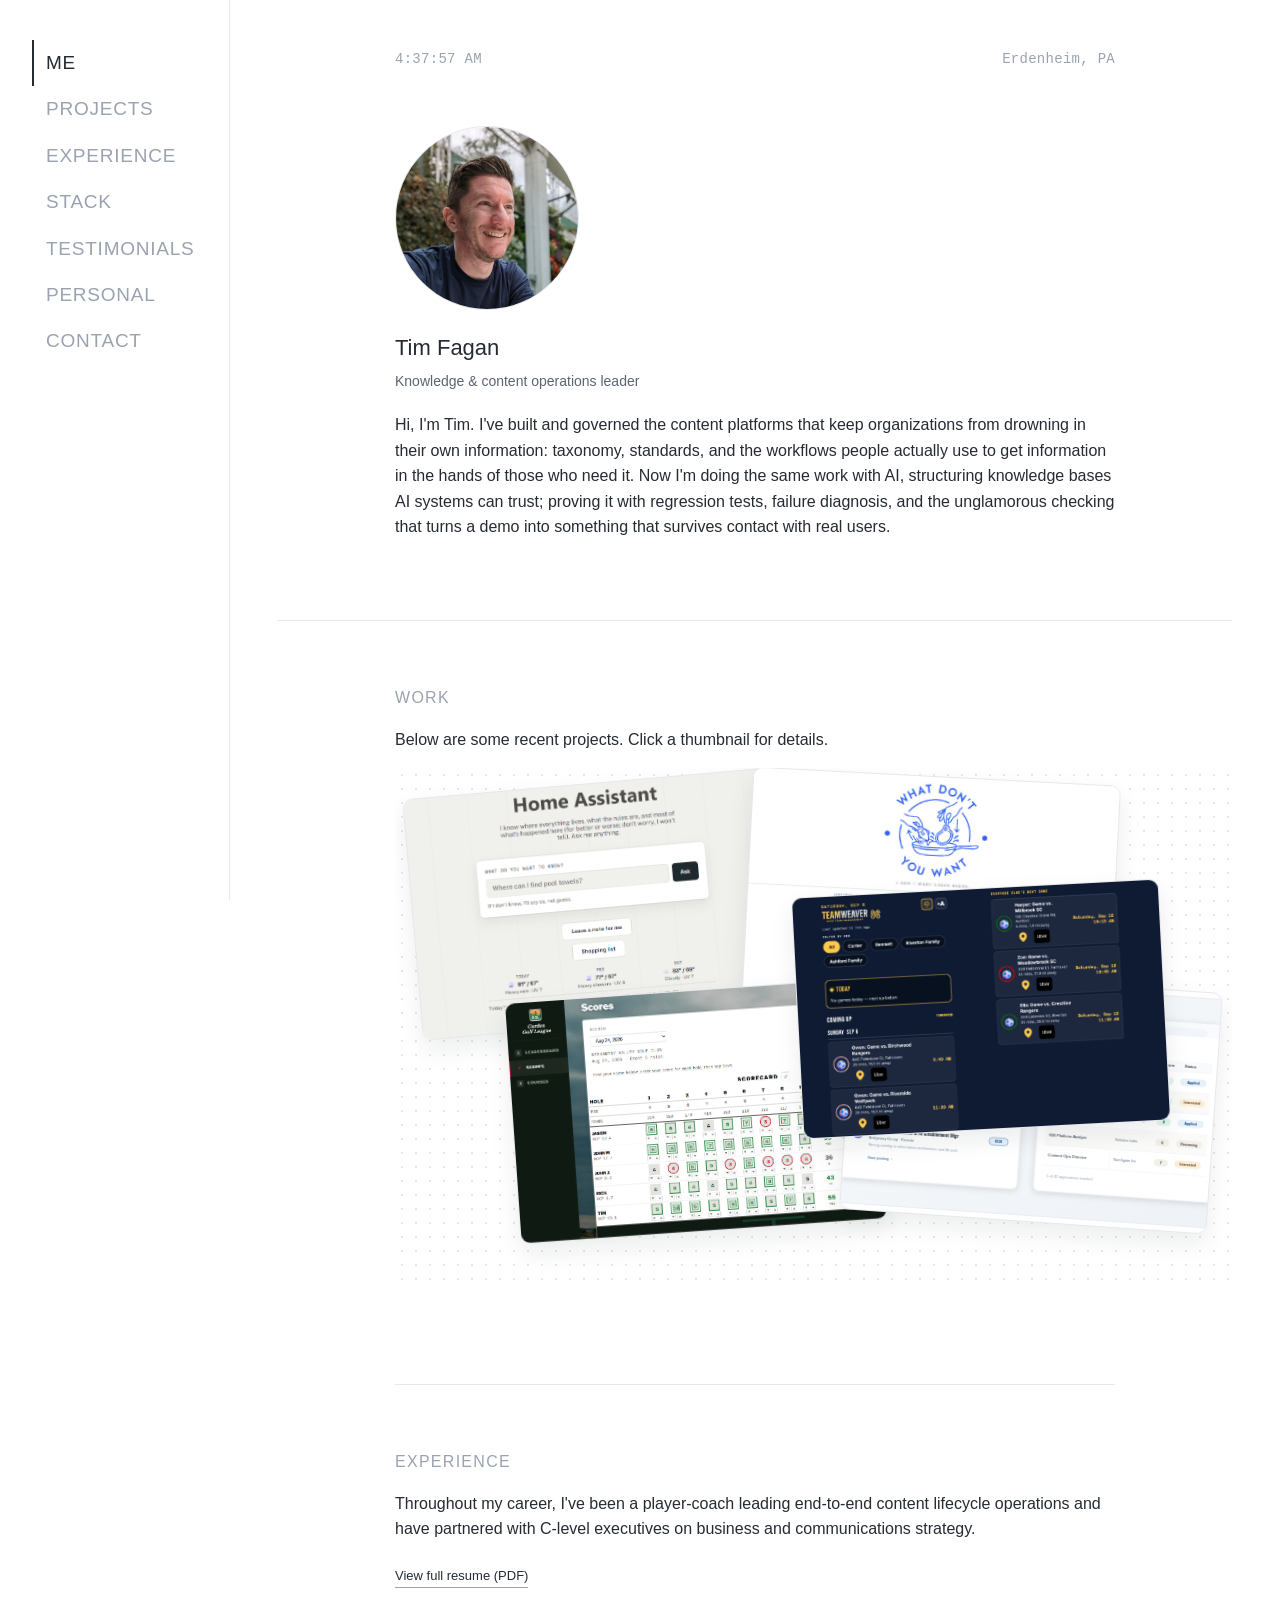
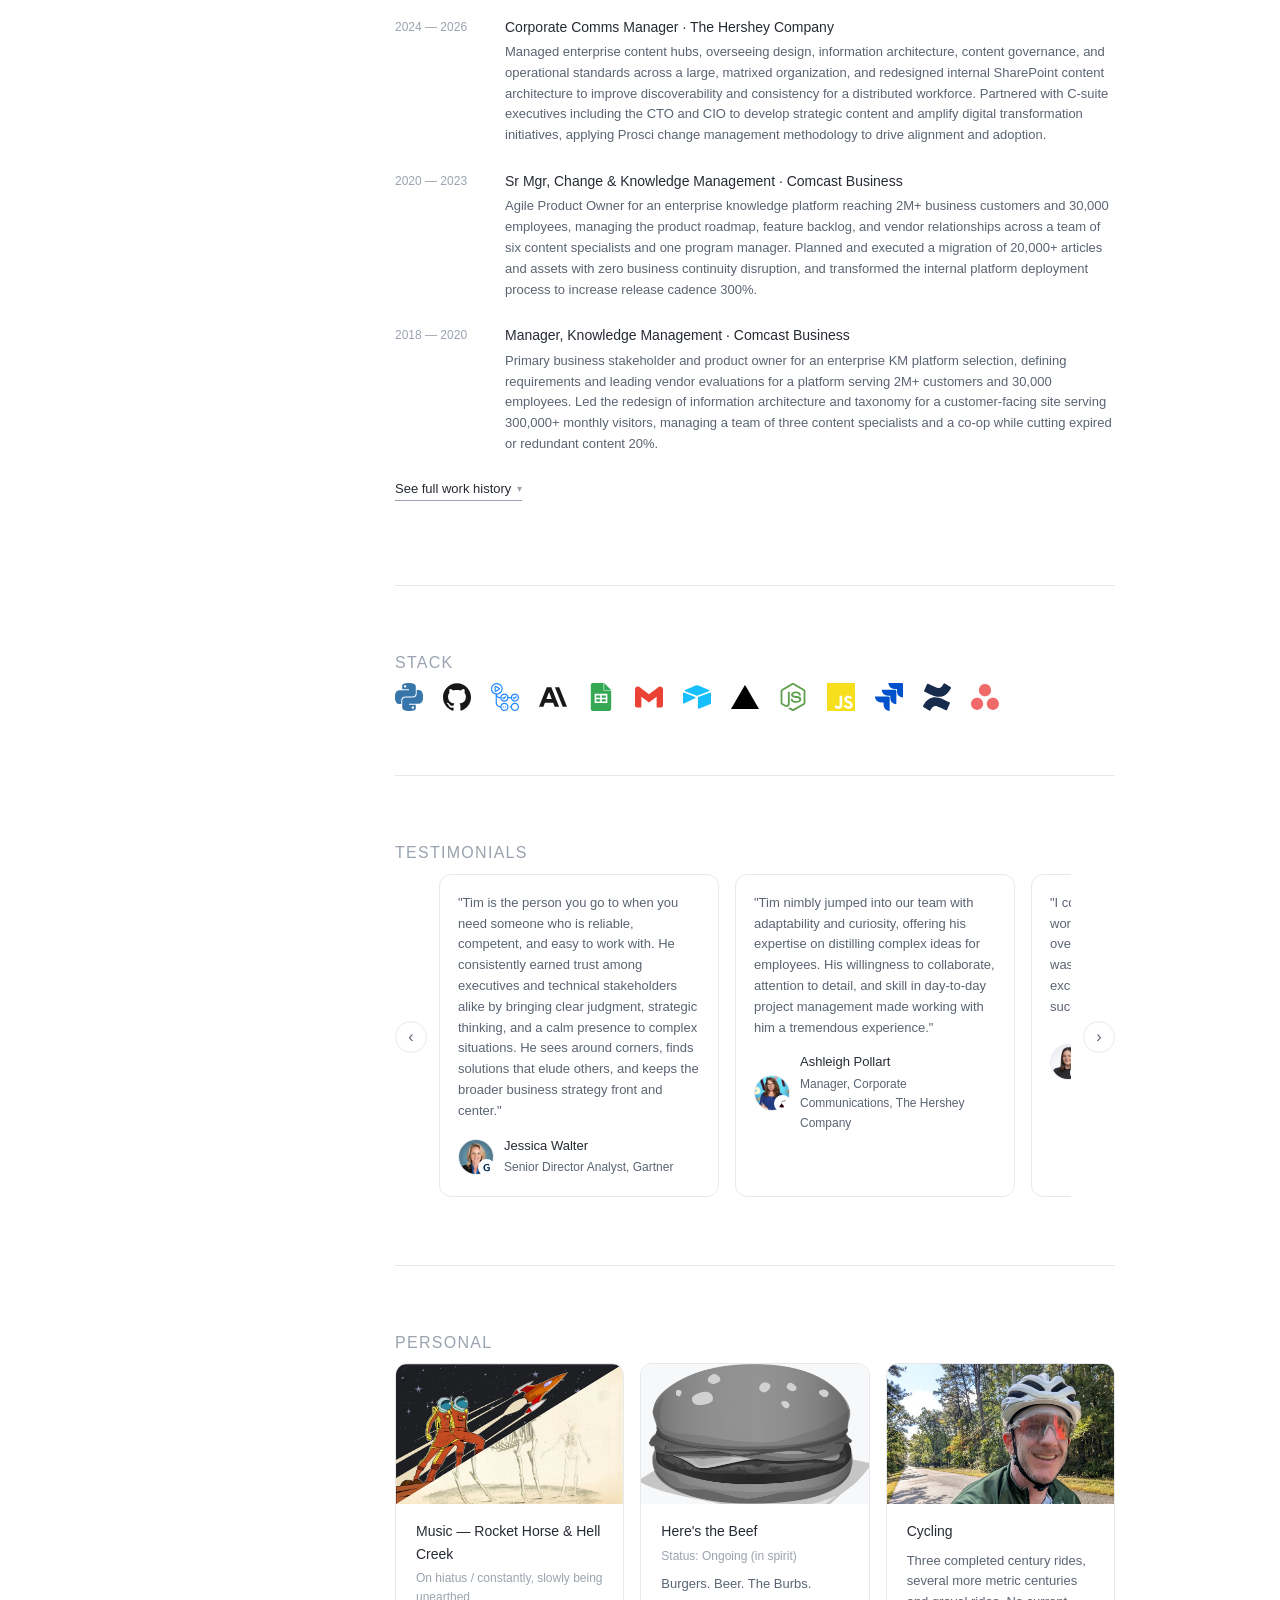
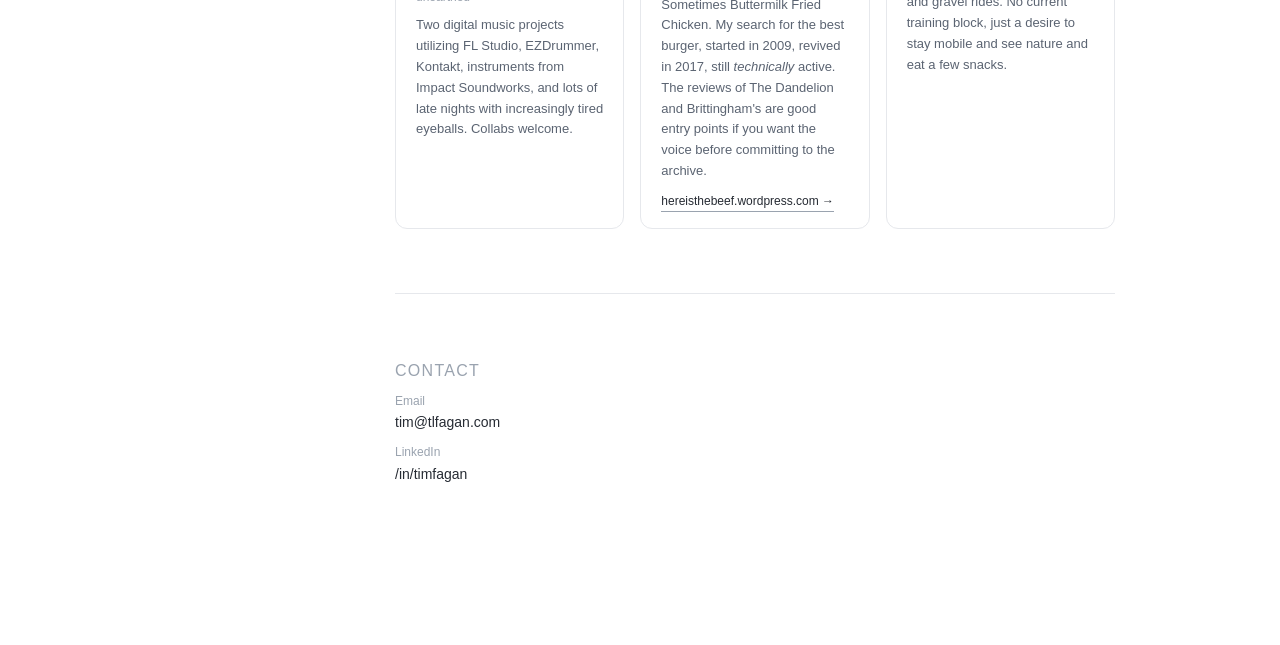
==== commit a9737cfe: "Add TeamWeaver project card Co-Authored-By: Claude Sonnet 5 <noreply@anthropic.com>" ====
--- a/index.html
+++ b/index.html
@@ -44,6 +44,7 @@
       <div class="floating-card" data-slug="recipe-box" role="button" tabindex="0" title="What Don't You Want" aria-label="View What Don't You Want project" style="--rot:3deg; top:8px; left:42%;"><img src="assets/mockups/recipe-box-mockup.jpg" alt="" style="object-position: top;"></div>
       <div class="floating-card" data-slug="golf-league" role="button" tabindex="0" title="Garden Golf League" aria-label="View Garden Golf League project" style="--rot:-4deg; top:222px; left:14%;"><img src="assets/mockups/golf-league-mockup.jpg" alt="" style="object-position: left top;"></div>
       <div class="floating-card" data-slug="job-search-agent" role="button" tabindex="0" title="Job Search Agent &amp; Tracker" aria-label="View Job Search Agent &amp; Tracker project" style="--rot:4deg; top:212px; left:54%;"><img src="assets/mockups/job-search-agent-mockup.svg" alt=""></div>
+      <div class="floating-card" data-slug="teamweaver" role="button" tabindex="0" title="TeamWeaver" aria-label="View TeamWeaver project" style="--rot:-3deg; top:120px; left:48%;"><img src="assets/mockups/teamweaver-mockup.png" alt="" style="object-position: top;"></div>
     </div>
   </section>
 
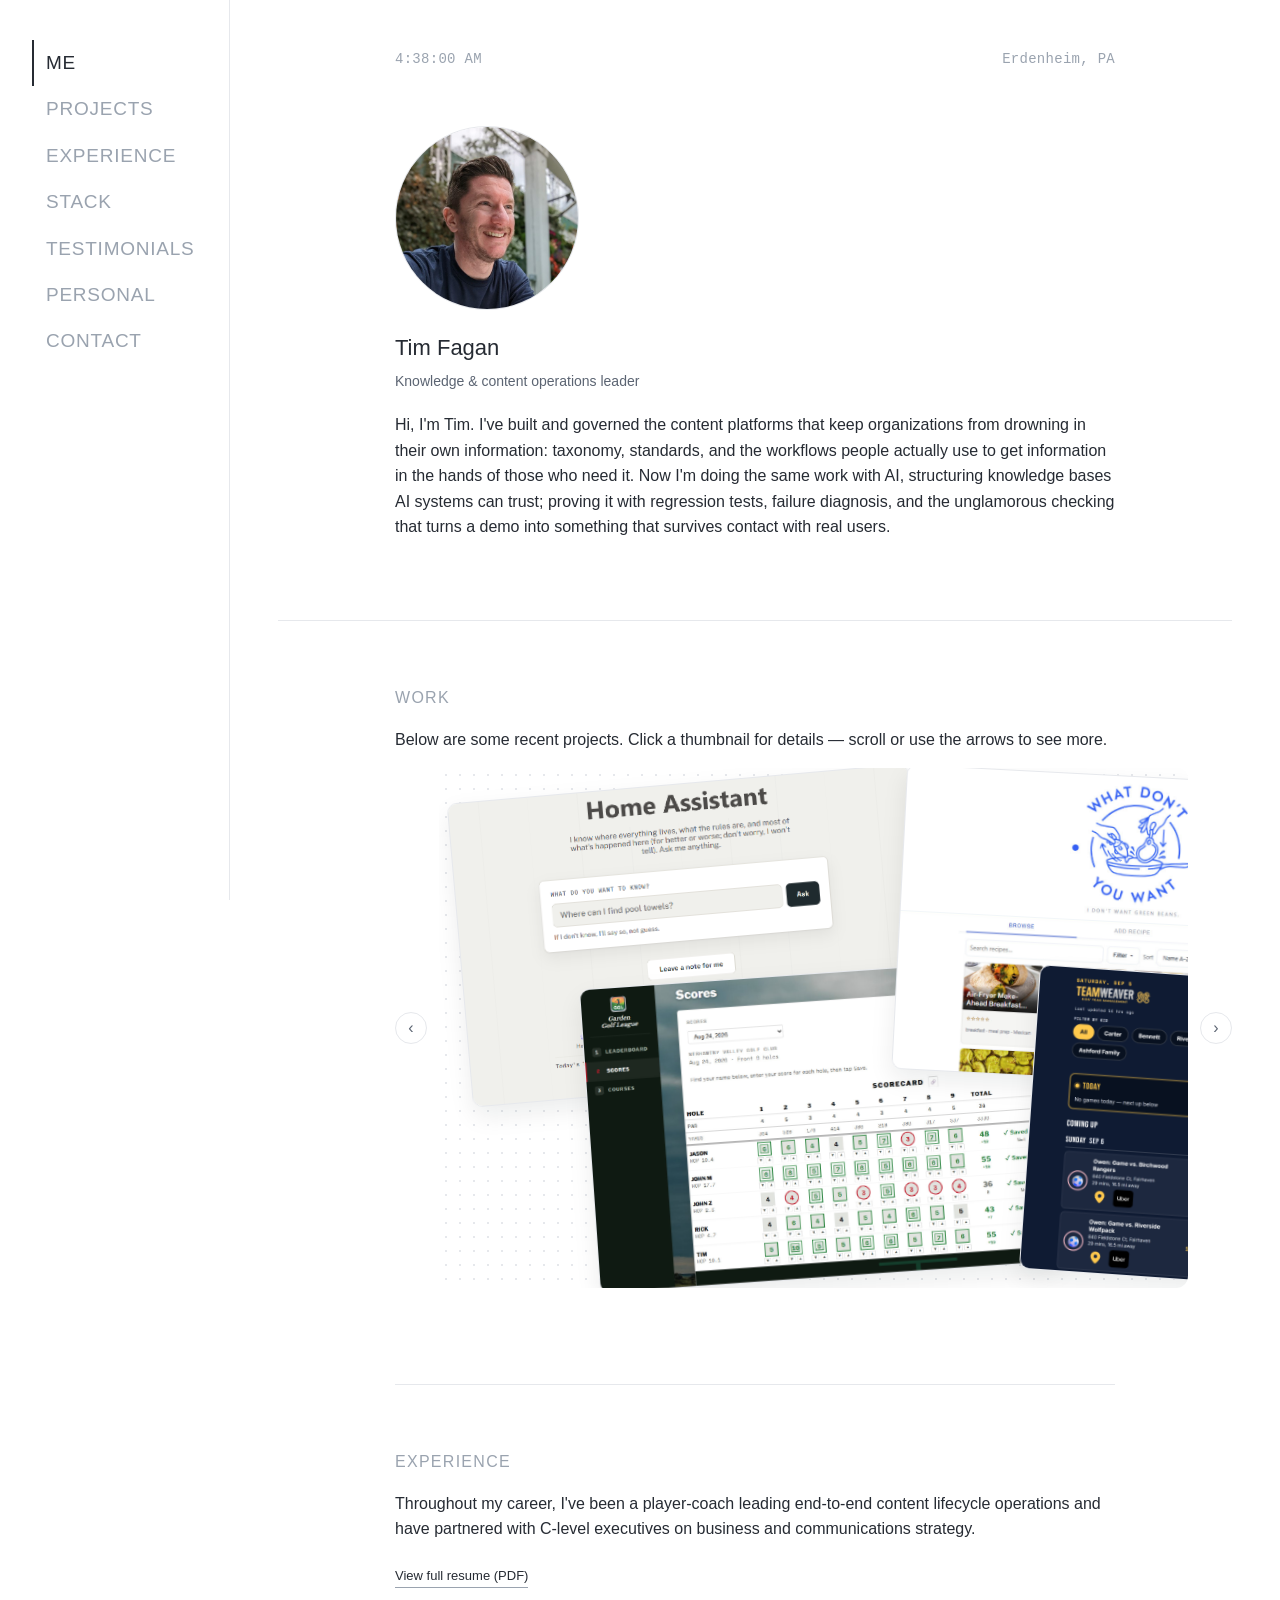
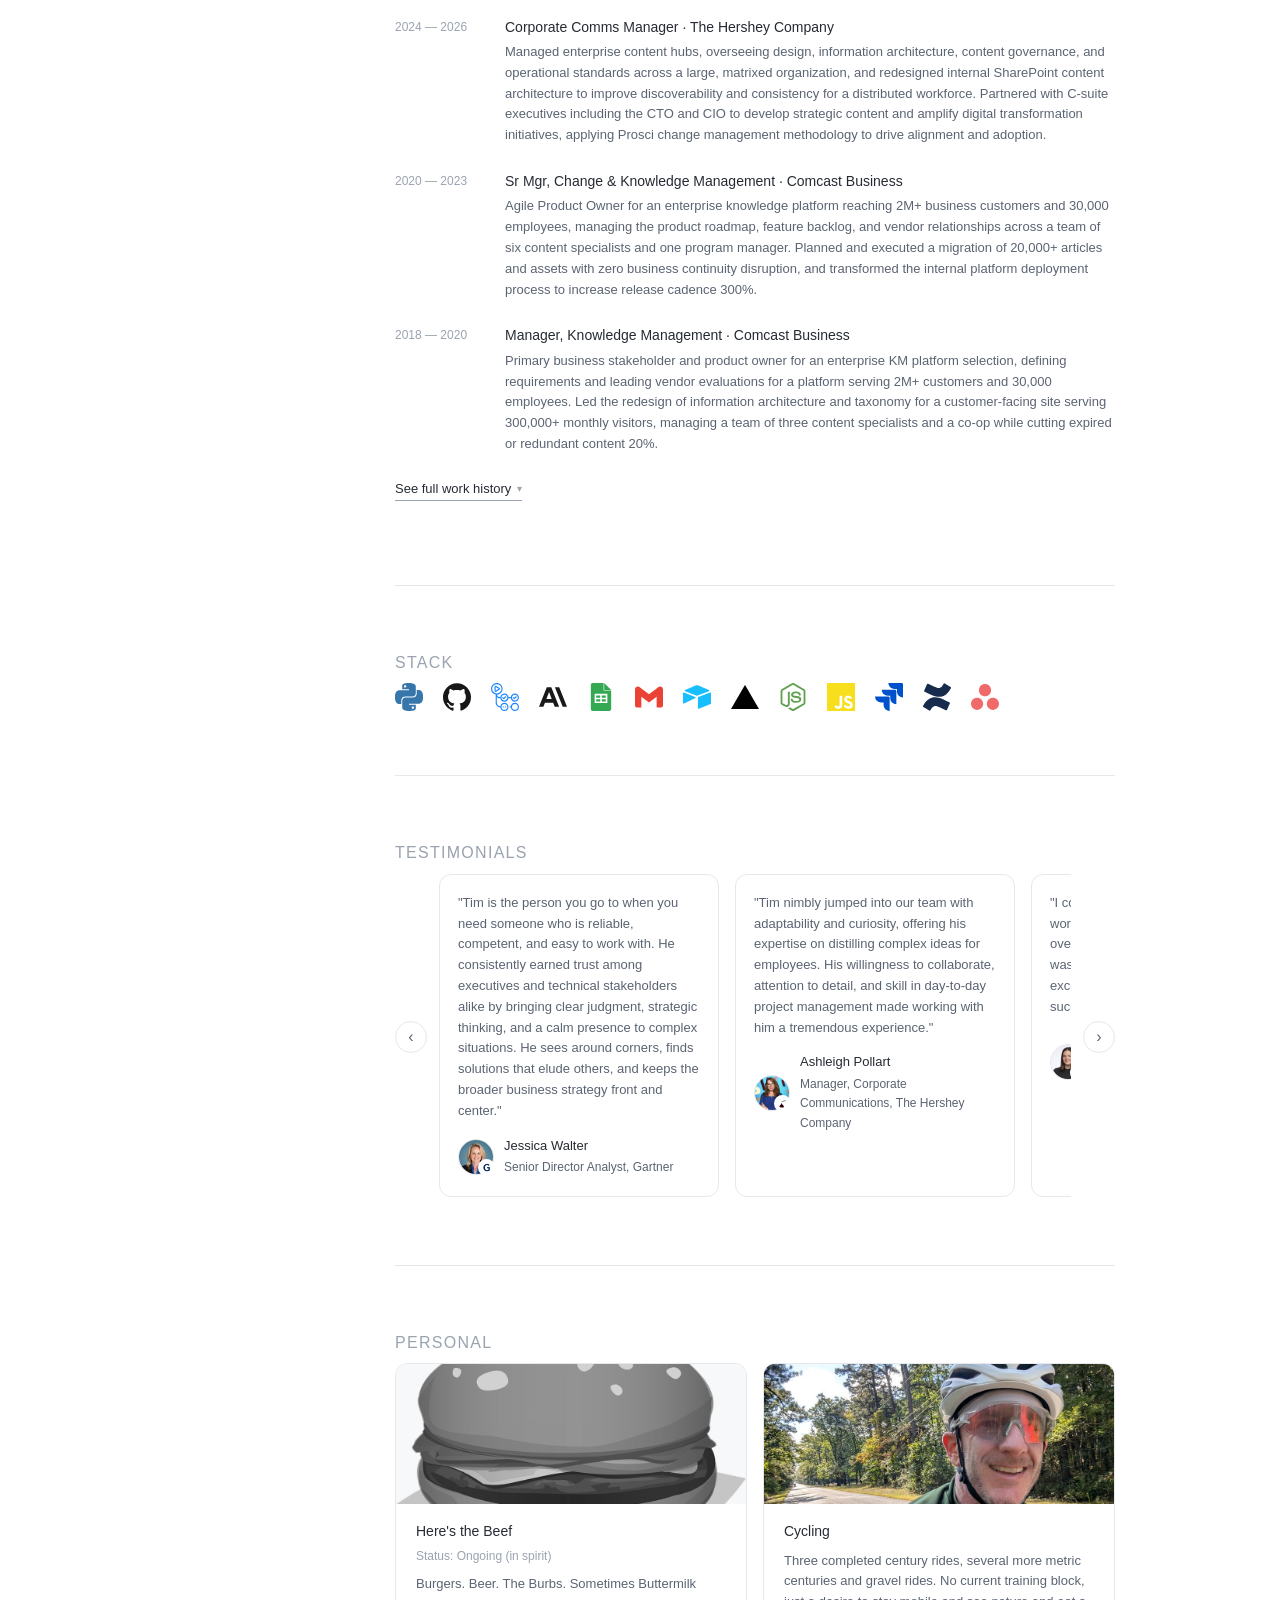
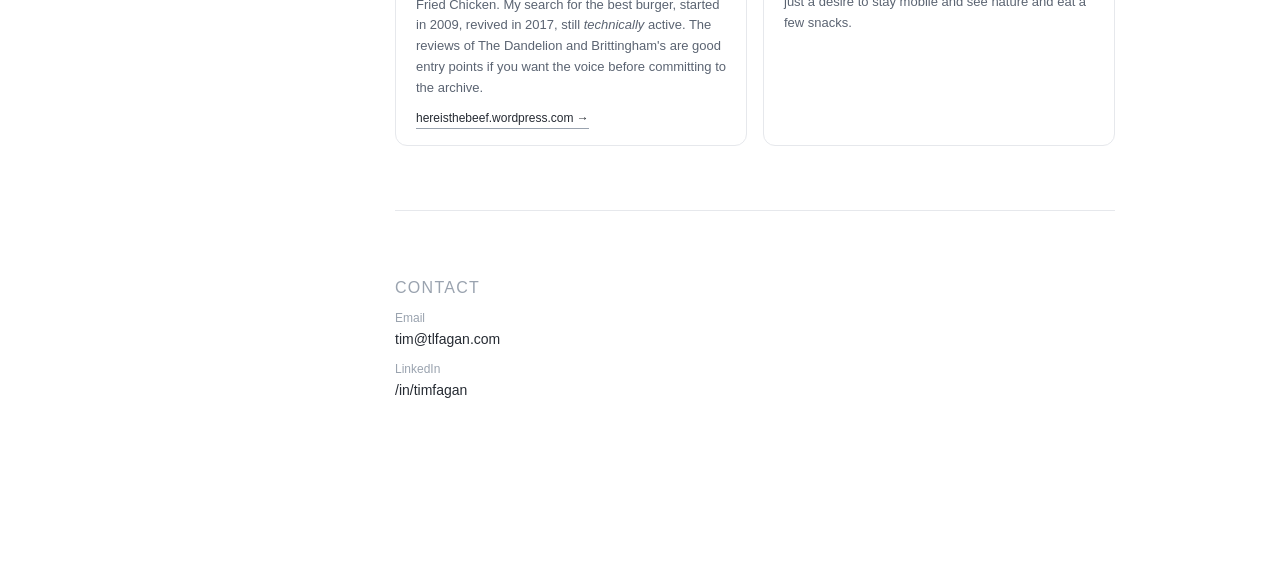
==== commit aa904e3c: "Fix project strip layout, add scroll carousel, remove music section TeamWeaver now sits in the prope" ====
--- a/index.html
+++ b/index.html
@@ -36,15 +36,21 @@
   <section id="projects">
     <div class="section-heading">
       <p class="eyebrow">Work</p>
-      <p>Below are some recent projects. Click a thumbnail for details.</p>
-    </div>
-
-    <div class="dotted-strip">
-      <div class="floating-card" data-slug="Home Assistant" role="button" tabindex="0" title="Home Assistant" aria-label="View Home Assistant project" style="--rot:-5deg; top:15px; left:2%;"><img src="assets/mockups/home_assistant_image.png" alt=""></div>
-      <div class="floating-card" data-slug="recipe-box" role="button" tabindex="0" title="What Don't You Want" aria-label="View What Don't You Want project" style="--rot:3deg; top:8px; left:42%;"><img src="assets/mockups/recipe-box-mockup.jpg" alt="" style="object-position: top;"></div>
-      <div class="floating-card" data-slug="golf-league" role="button" tabindex="0" title="Garden Golf League" aria-label="View Garden Golf League project" style="--rot:-4deg; top:222px; left:14%;"><img src="assets/mockups/golf-league-mockup.jpg" alt="" style="object-position: left top;"></div>
-      <div class="floating-card" data-slug="job-search-agent" role="button" tabindex="0" title="Job Search Agent &amp; Tracker" aria-label="View Job Search Agent &amp; Tracker project" style="--rot:4deg; top:212px; left:54%;"><img src="assets/mockups/job-search-agent-mockup.svg" alt=""></div>
-      <div class="floating-card" data-slug="teamweaver" role="button" tabindex="0" title="TeamWeaver" aria-label="View TeamWeaver project" style="--rot:-3deg; top:120px; left:48%;"><img src="assets/mockups/teamweaver-mockup.png" alt="" style="object-position: top;"></div>
+      <p>Below are some recent projects. Click a thumbnail for details — scroll or use the arrows to see more.</p>
+    </div>
+
+    <div class="project-carousel">
+      <button class="carousel-arrow" id="project-prev" aria-label="Scroll projects left">&#8249;</button>
+      <div class="dotted-strip" id="project-strip">
+        <div class="strip-track">
+          <div class="floating-card" data-slug="Home Assistant" role="button" tabindex="0" title="Home Assistant" aria-label="View Home Assistant project" style="--rot:-5deg; top:15px; left:20px;"><img src="assets/mockups/home_assistant_image.png" alt=""></div>
+          <div class="floating-card" data-slug="golf-league" role="button" tabindex="0" title="Garden Golf League" aria-label="View Garden Golf League project" style="--rot:-4deg; top:205px; left:150px;"><img src="assets/mockups/golf-league-mockup.jpg" alt="" style="object-position: left top;"></div>
+          <div class="floating-card" data-slug="recipe-box" role="button" tabindex="0" title="What Don't You Want" aria-label="View What Don't You Want project" style="--rot:3deg; top:8px; left:460px;"><img src="assets/mockups/recipe-box-mockup.jpg" alt="" style="object-position: top;"></div>
+          <div class="floating-card" data-slug="teamweaver" role="button" tabindex="0" title="TeamWeaver" aria-label="View TeamWeaver project" style="--rot:4deg; top:212px; left:590px;"><img src="assets/mockups/teamweaver-mockup.png" alt="" style="object-position: top;"></div>
+          <div class="floating-card" data-slug="job-search-agent" role="button" tabindex="0" title="Job Search Agent &amp; Tracker" aria-label="View Job Search Agent &amp; Tracker project" style="--rot:-3deg; top:130px; left:1150px;"><img src="assets/mockups/job-search-agent-mockup.svg" alt=""></div>
+        </div>
+      </div>
+      <button class="carousel-arrow" id="project-next" aria-label="Scroll projects right">&#8250;</button>
     </div>
   </section>
 
@@ -198,18 +204,6 @@
     <p class="eyebrow">Personal</p>
     <div class="personal-grid">
 
-      <div class="personal-card" id="bands-trigger" role="button" tabindex="0" aria-label="View Rocket Horse and Hell Creek details">
-        <div class="personal-media split-media">
-          <img class="split-a" src="assets/rocket.jpg" alt="Rocket Horse cover art">
-          <img class="split-b" src="assets/horse.jpg" alt="Hell Creek cover art">
-        </div>
-        <div class="personal-body">
-          <p class="personal-title">Music — Rocket Horse &amp; Hell Creek</p>
-          <p class="personal-status">On hiatus / constantly, slowly being unearthed</p>
-          <p class="personal-desc">Two digital music projects utilizing FL Studio, EZDrummer, Kontakt, instruments from Impact Soundworks, and lots of late nights with increasingly tired eyeballs. Collabs welcome.</p>
-        </div>
-      </div>
-
       <a class="personal-card" href="https://hereisthebeef.wordpress.com" target="_blank" rel="noopener">
         <div class="personal-media"><img src="assets/beef-hero.png" alt="Here's the Beef blog header illustration"></div>
         <div class="personal-body">
@@ -254,28 +248,6 @@
   </div>
 </div>
 
-<div id="bands-lightbox" class="lightbox" role="dialog" aria-modal="true" aria-labelledby="bands-lightbox-title" hidden>
-  <div class="lightbox-backdrop"></div>
-  <div class="lightbox-content">
-    <button class="lightbox-close" aria-label="Close">&times;</button>
-    <div class="lightbox-body">
-      <h3 id="bands-lightbox-title" class="lightbox-title">Rocket Horse &amp; Hell Creek</h3>
-
-      <div class="band-entry">
-        <p class="band-name">Rocket Horse <span class="band-status">— On hiatus</span></p>
-        <p class="lightbox-desc">Thrashy, melodic metal about space exploration. Three tracks: "Maiden Ranger," "Radial Velocity," "Power Trip," up on Bandcamp. Quiet for now, but riffs are always coming.</p>
-        <a class="lightbox-link learn-more" href="https://rockethorse.bandcamp.com" target="_blank" rel="noopener">rockethorse.bandcamp.com →</a>
-      </div>
-
-      <div class="band-entry">
-        <p class="band-name">Hell Creek <span class="band-status">— Constantly, slowly being unearthed</span></p>
-        <p class="lightbox-desc">Sludgy heavy metal inspired by ancient fossils.</p>
-        <a class="lightbox-link learn-more" href="https://hellcreeklives.bandcamp.com" target="_blank" rel="noopener">hellcreeklives.bandcamp.com →</a>
-      </div>
-    </div>
-  </div>
-</div>
-
 <script src="script.js"></script>
 </body>
 </html>
--- a/styles.css
+++ b/styles.css
@@ -113,17 +113,35 @@
 }
 
 /* ---------- dotted transition strip ---------- */
-.dotted-strip {
-  height: 520px;
+.project-carousel {
+  display: flex;
+  align-items: center;
+  gap: 12px;
   max-width: 1100px;
   /* Left edge lines up with the heading's text column instead of centering independently;
      it's still free to extend wider to the right. */
   margin: 8px 0 32px max(0px, calc((100% - var(--max-width)) / 2));
+}
+
+.dotted-strip {
+  height: 520px;
+  flex: 1;
+  min-width: 0;
+  border-radius: var(--radius);
+  position: relative;
+  overflow-x: auto;
+  overflow-y: hidden;
+  scrollbar-width: none;
+}
+
+.dotted-strip::-webkit-scrollbar { display: none; }
+
+.strip-track {
+  position: relative;
+  height: 100%;
+  width: 1700px;
   background-image: radial-gradient(var(--border) 1px, transparent 1px);
   background-size: 14px 14px;
-  border-radius: var(--radius);
-  position: relative;
-  overflow: hidden;
 }
 
 .floating-card {
@@ -424,29 +442,11 @@
   background-size: 12px 12px;
 }
 
-.split-media { position: relative; }
-
-.split-media img {
-  position: absolute;
-  inset: 0;
-  width: 100%;
-  height: 100%;
-  object-fit: cover;
-}
-
-.split-media .split-a { clip-path: polygon(0 0, 100% 0, 0 100%); }
-.split-media .split-b { clip-path: polygon(100% 0, 100% 100%, 0 100%); }
-
 .personal-body { padding: 16px 20px; }
 .personal-title { font-size: 14px; font-weight: 500; margin: 0 0 4px; }
 .personal-status { font-size: 12px; color: var(--text-muted); margin: 0; }
 .personal-desc { font-size: 13px; color: var(--text-secondary); margin: 8px 0 0; }
 .personal-card .learn-more { margin-top: 10px; }
-
-.band-entry { margin-bottom: 20px; }
-.band-entry:last-child { margin-bottom: 0; }
-.band-name { font-size: 14px; font-weight: 500; margin: 0 0 6px; }
-.band-status { font-weight: 400; color: var(--text-muted); font-size: 12px; }
 
 /* ---------- placeholder note (still used by project detail stub pages) ---------- */
 .placeholder-note {
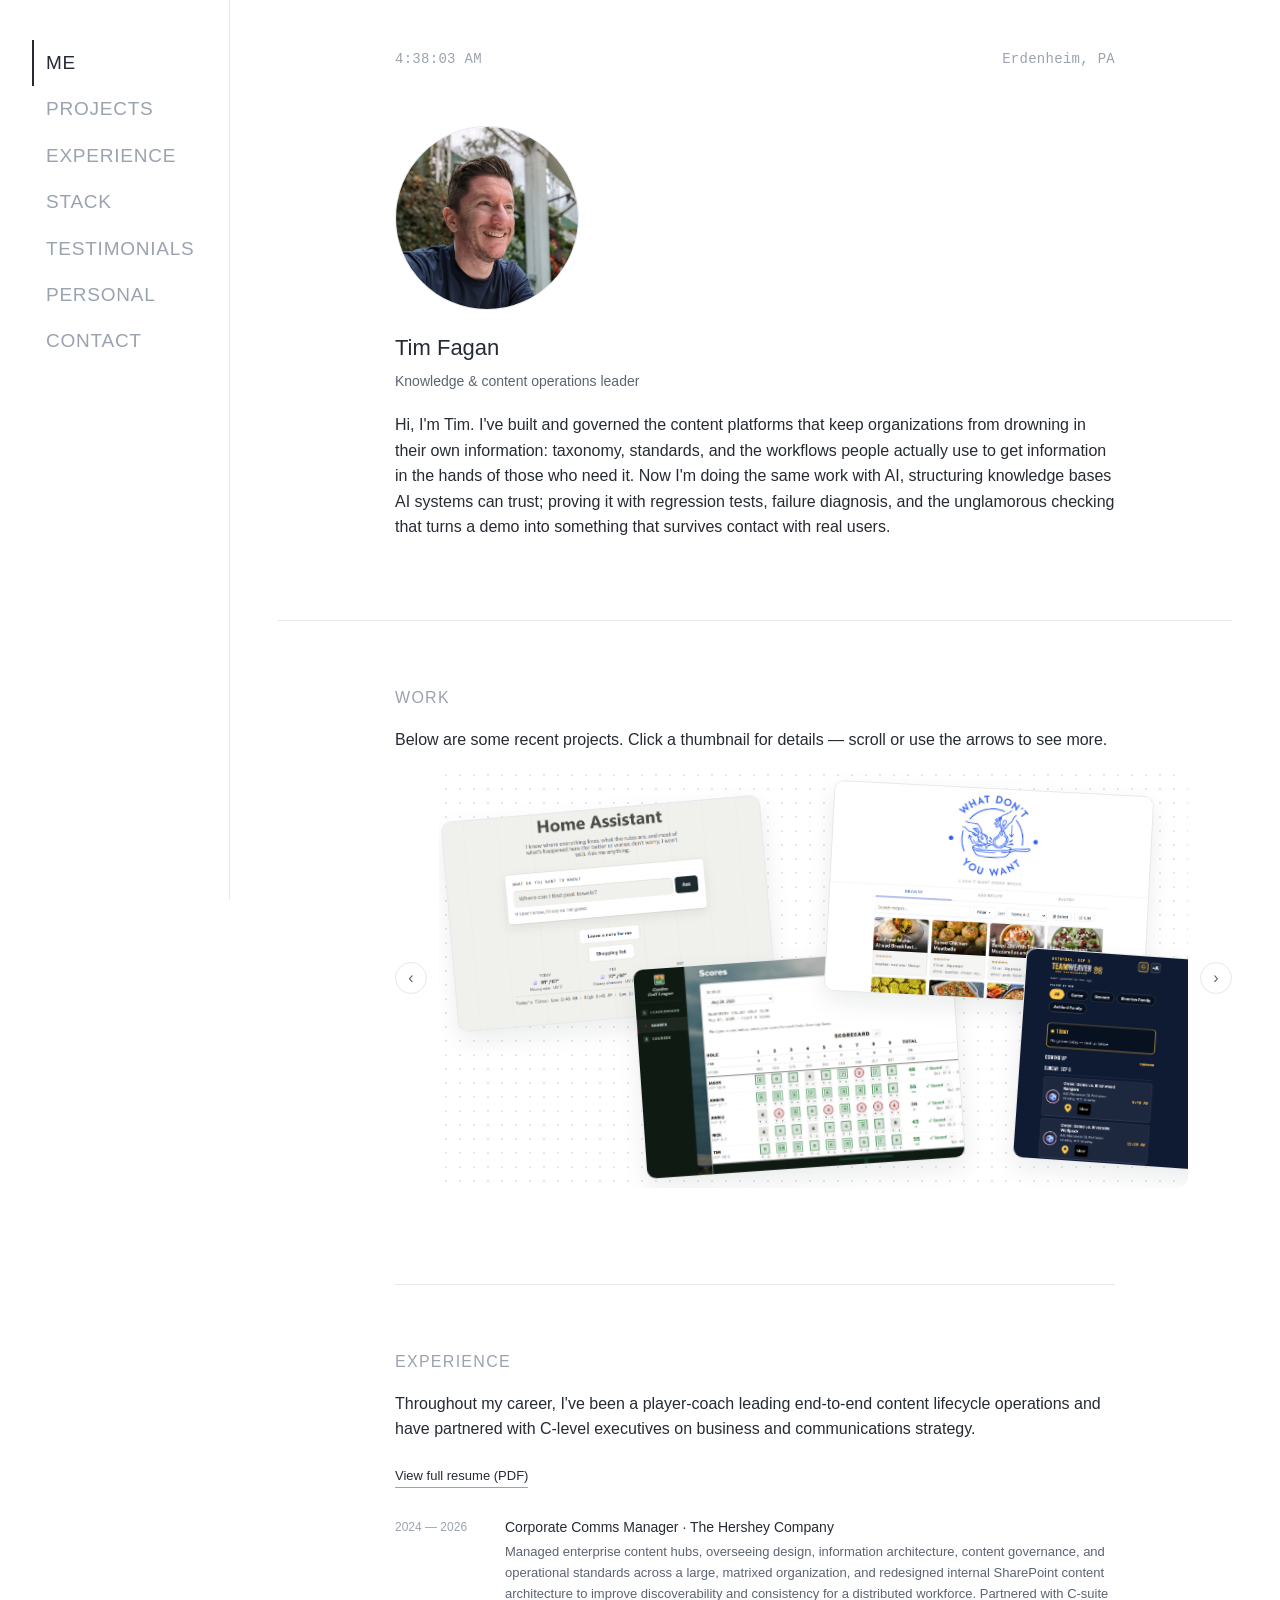
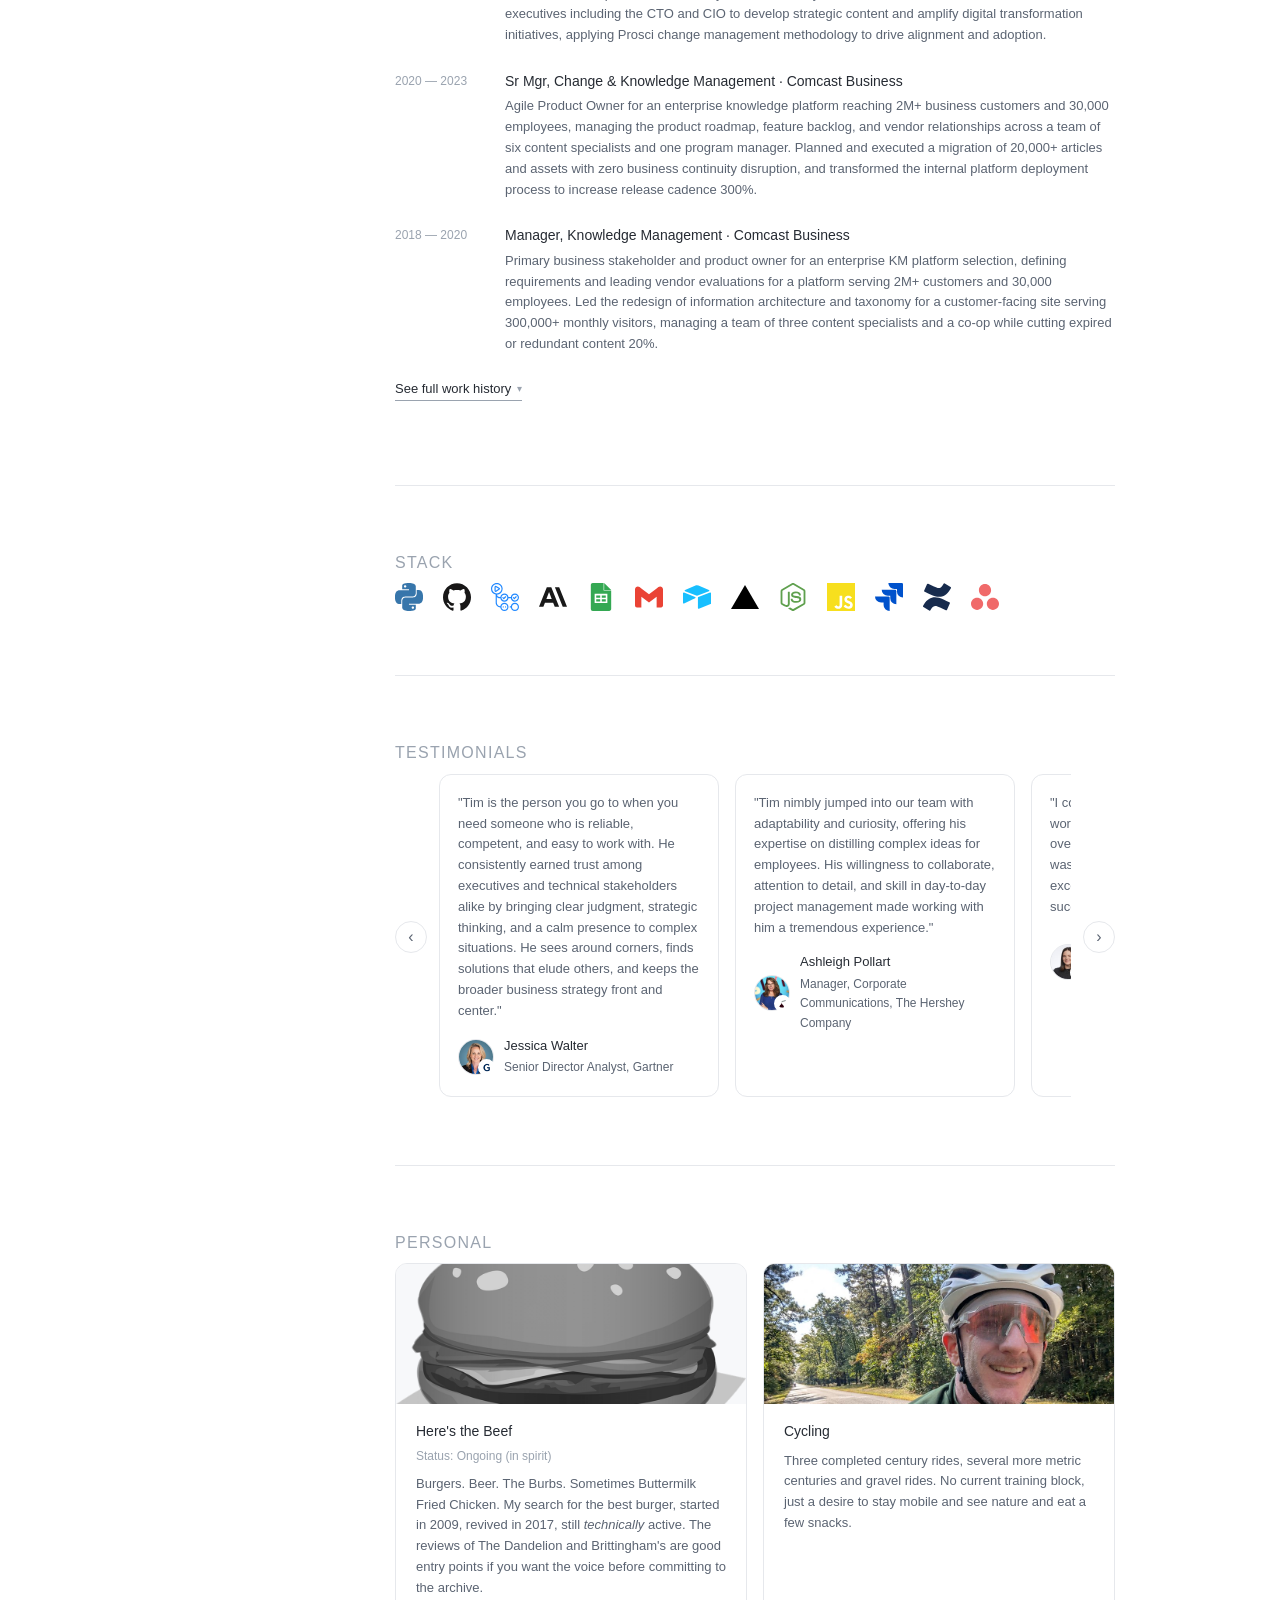
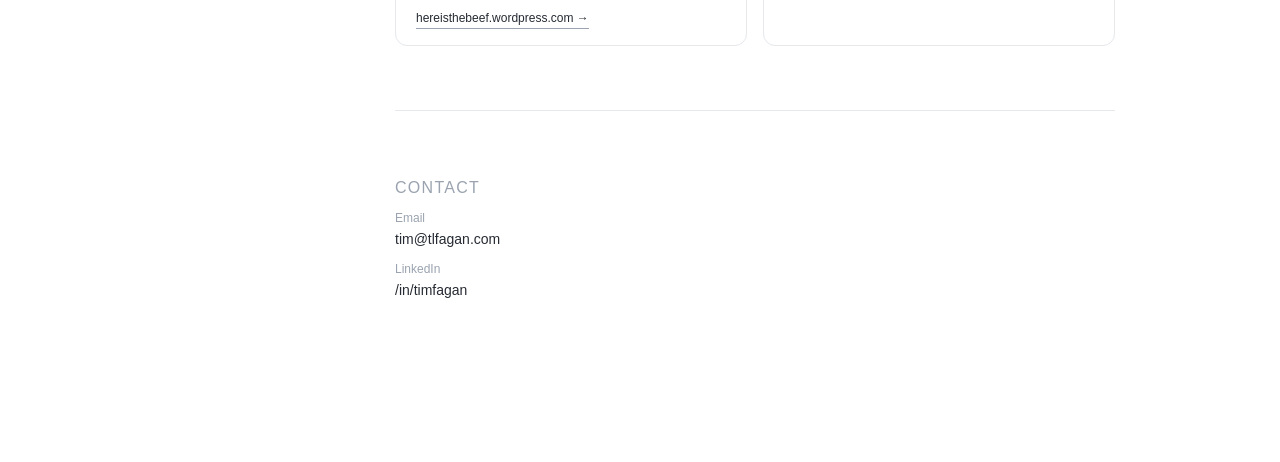
==== commit 40682c48: "Fix project card overlap and sizing in the strip Cards were sized against a wider containing block t" ====
--- a/index.html
+++ b/index.html
@@ -43,11 +43,11 @@
       <button class="carousel-arrow" id="project-prev" aria-label="Scroll projects left">&#8249;</button>
       <div class="dotted-strip" id="project-strip">
         <div class="strip-track">
-          <div class="floating-card" data-slug="Home Assistant" role="button" tabindex="0" title="Home Assistant" aria-label="View Home Assistant project" style="--rot:-5deg; top:15px; left:20px;"><img src="assets/mockups/home_assistant_image.png" alt=""></div>
-          <div class="floating-card" data-slug="golf-league" role="button" tabindex="0" title="Garden Golf League" aria-label="View Garden Golf League project" style="--rot:-4deg; top:205px; left:150px;"><img src="assets/mockups/golf-league-mockup.jpg" alt="" style="object-position: left top;"></div>
-          <div class="floating-card" data-slug="recipe-box" role="button" tabindex="0" title="What Don't You Want" aria-label="View What Don't You Want project" style="--rot:3deg; top:8px; left:460px;"><img src="assets/mockups/recipe-box-mockup.jpg" alt="" style="object-position: top;"></div>
-          <div class="floating-card" data-slug="teamweaver" role="button" tabindex="0" title="TeamWeaver" aria-label="View TeamWeaver project" style="--rot:4deg; top:212px; left:590px;"><img src="assets/mockups/teamweaver-mockup.png" alt="" style="object-position: top;"></div>
-          <div class="floating-card" data-slug="job-search-agent" role="button" tabindex="0" title="Job Search Agent &amp; Tracker" aria-label="View Job Search Agent &amp; Tracker project" style="--rot:-3deg; top:130px; left:1150px;"><img src="assets/mockups/job-search-agent-mockup.svg" alt=""></div>
+          <div class="floating-card" data-slug="Home Assistant" role="button" tabindex="0" title="Home Assistant" aria-label="View Home Assistant project" style="--rot:-5deg; top:40px; left:10px;"><img src="assets/mockups/home_assistant_image.png" alt=""></div>
+          <div class="floating-card" data-slug="golf-league" role="button" tabindex="0" title="Garden Golf League" aria-label="View Garden Golf League project" style="--rot:-4deg; top:190px; left:200px;"><img src="assets/mockups/golf-league-mockup.jpg" alt="" style="object-position: left top;"></div>
+          <div class="floating-card" data-slug="recipe-box" role="button" tabindex="0" title="What Don't You Want" aria-label="View What Don't You Want project" style="--rot:3deg; top:20px; left:390px;"><img src="assets/mockups/recipe-box-mockup.jpg" alt="" style="object-position: top;"></div>
+          <div class="floating-card" data-slug="teamweaver" role="button" tabindex="0" title="TeamWeaver" aria-label="View TeamWeaver project" style="--rot:4deg; top:190px; left:580px;"><img src="assets/mockups/teamweaver-mockup.png" alt="" style="object-position: top;"></div>
+          <div class="floating-card" data-slug="job-search-agent" role="button" tabindex="0" title="Job Search Agent &amp; Tracker" aria-label="View Job Search Agent &amp; Tracker project" style="--rot:-3deg; top:40px; left:770px;"><img src="assets/mockups/job-search-agent-mockup.svg" alt=""></div>
         </div>
       </div>
       <button class="carousel-arrow" id="project-next" aria-label="Scroll projects right">&#8250;</button>
--- a/styles.css
+++ b/styles.css
@@ -124,7 +124,7 @@
 }
 
 .dotted-strip {
-  height: 520px;
+  height: 420px;
   flex: 1;
   min-width: 0;
   border-radius: var(--radius);
@@ -139,14 +139,14 @@
 .strip-track {
   position: relative;
   height: 100%;
-  width: 1700px;
+  width: 1130px;
   background-image: radial-gradient(var(--border) 1px, transparent 1px);
   background-size: 14px 14px;
 }
 
 .floating-card {
   position: absolute;
-  width: min(463px, 44%);
+  width: 320px;
   aspect-ratio: 380 / 250;
   background: var(--bg);
   border: 0.5px solid var(--border);
